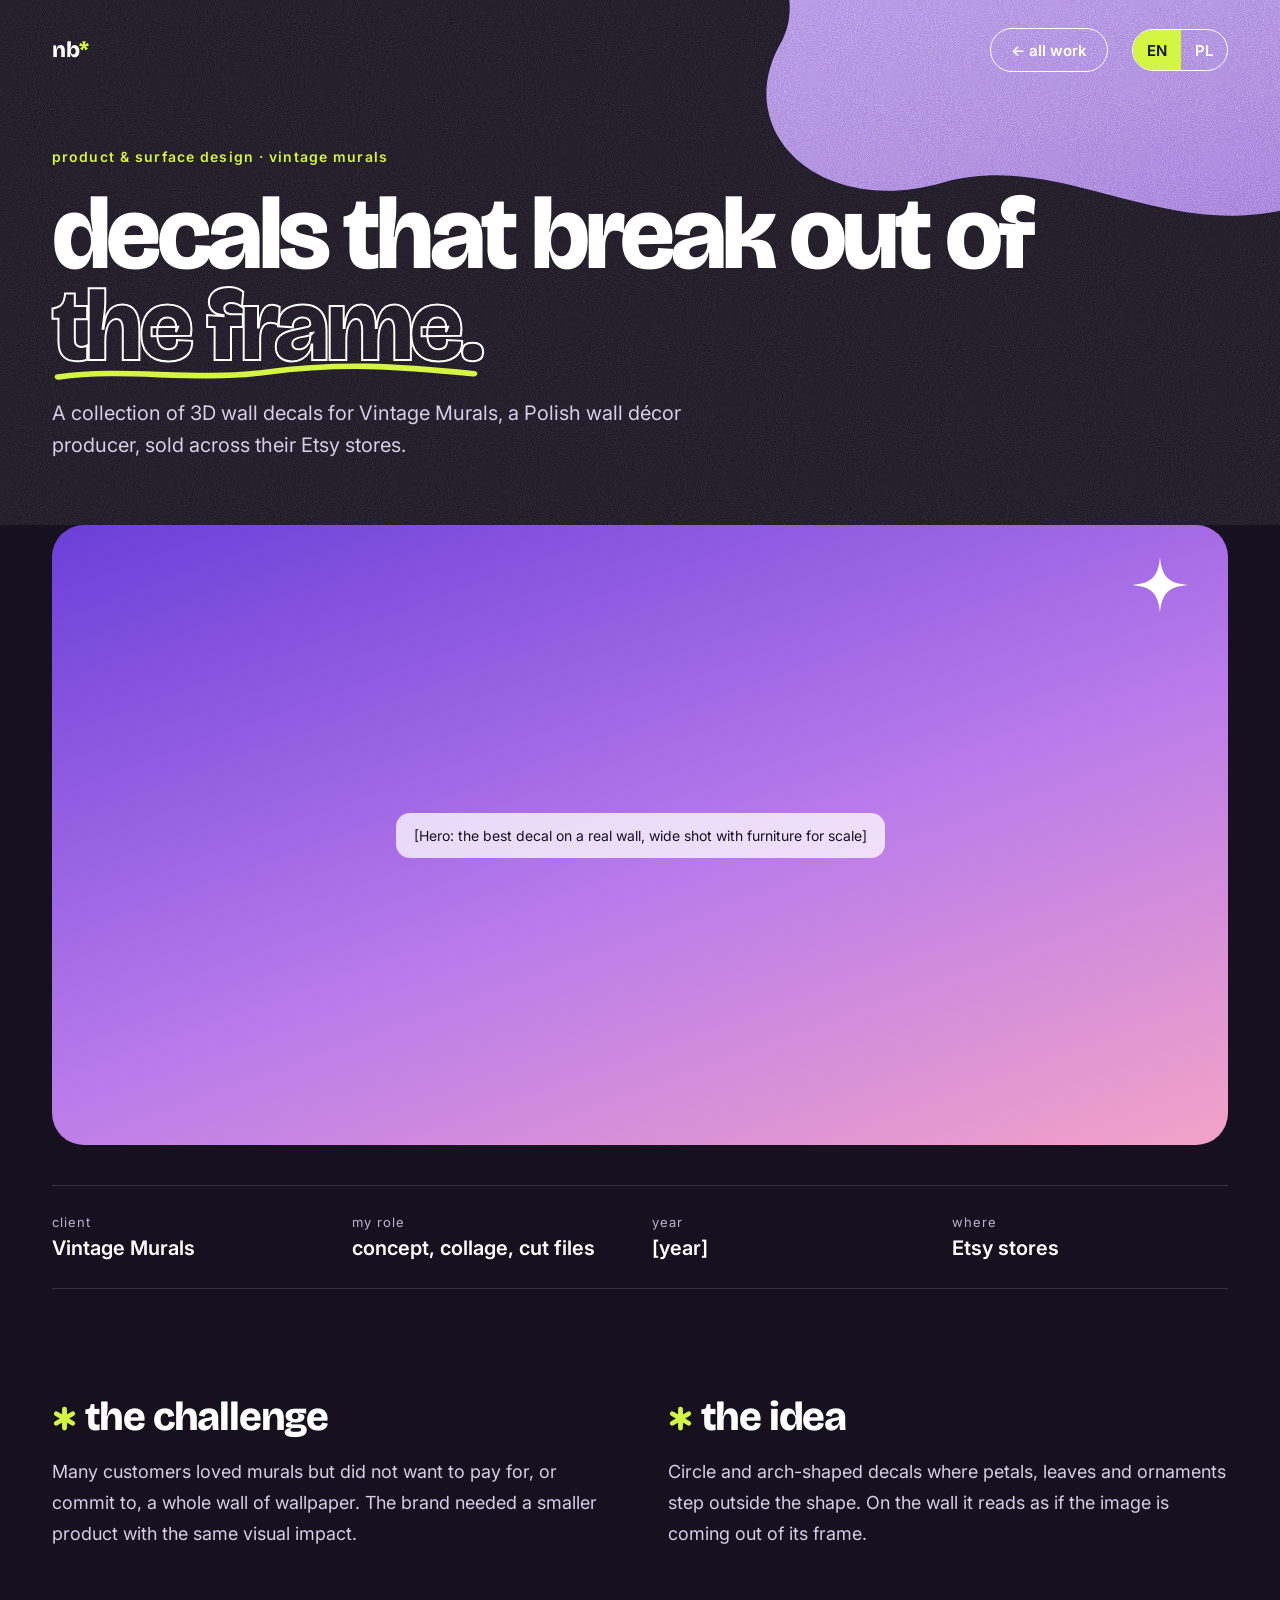
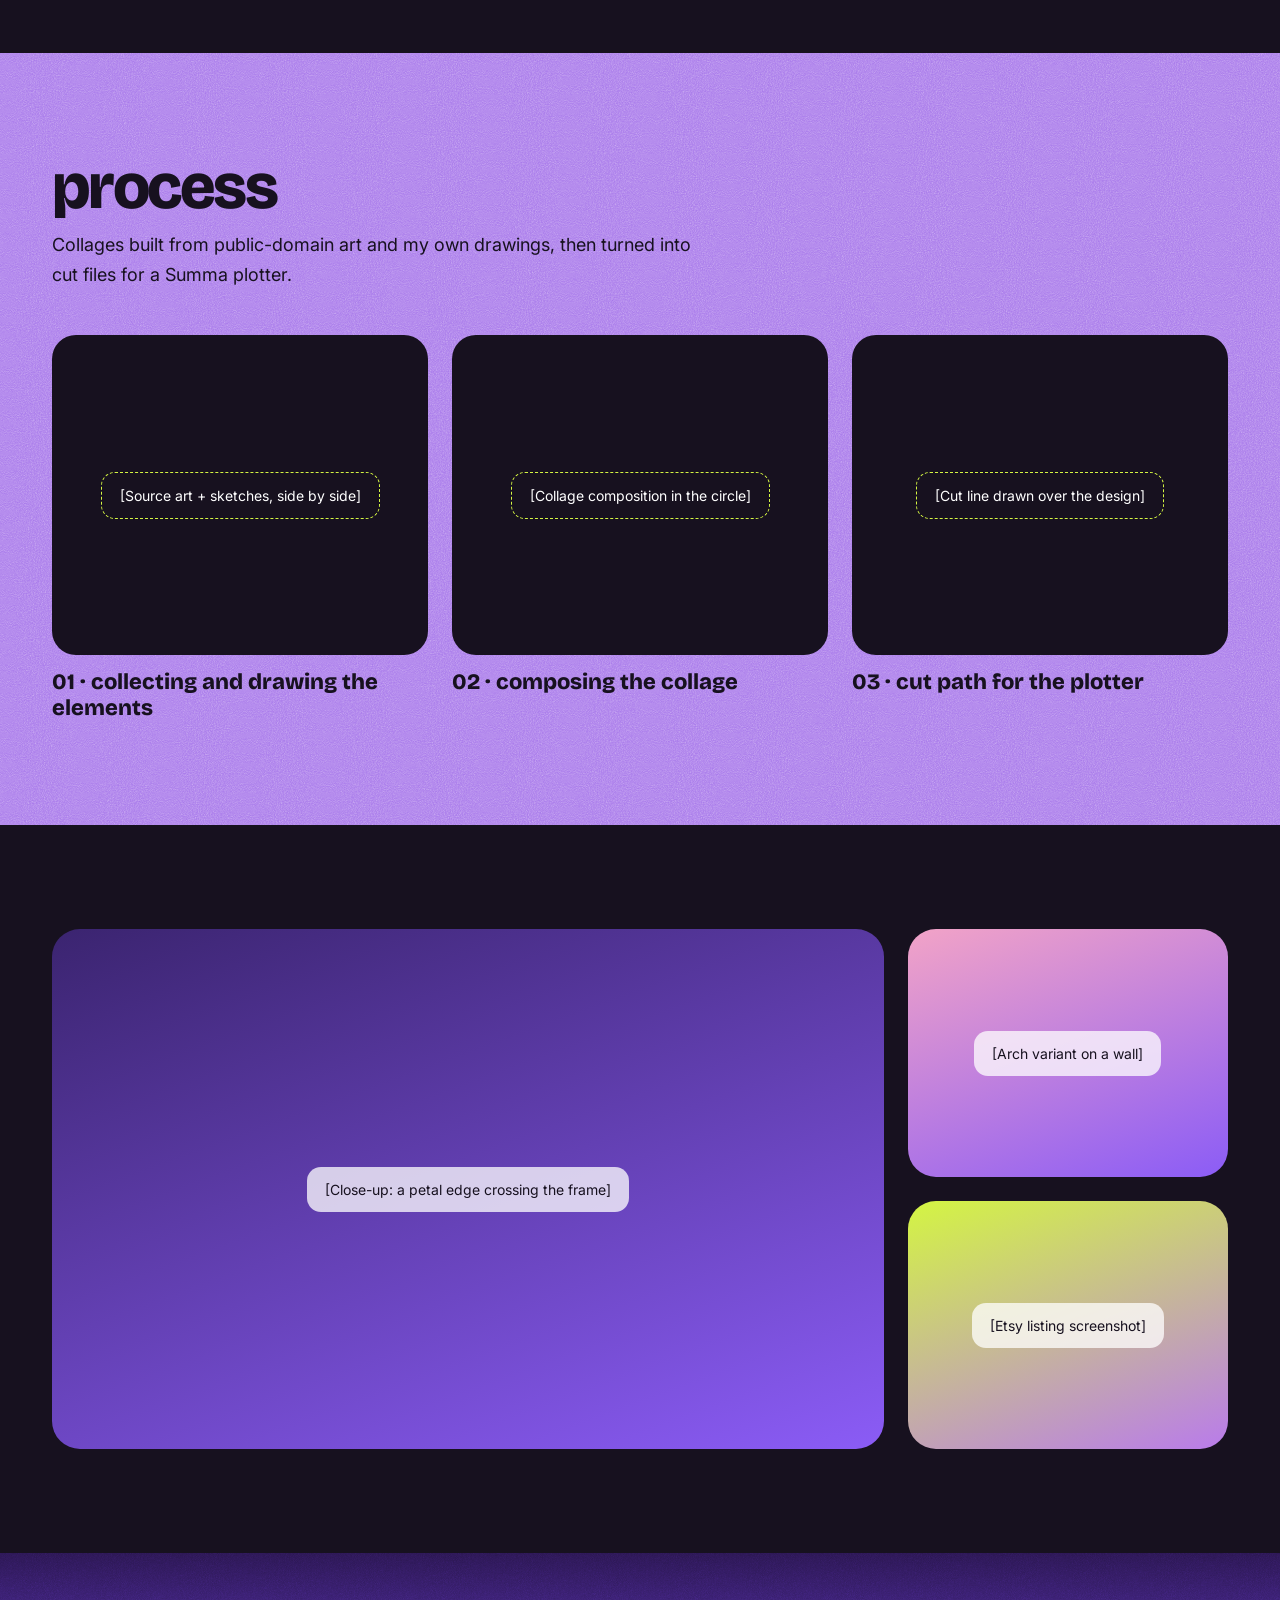
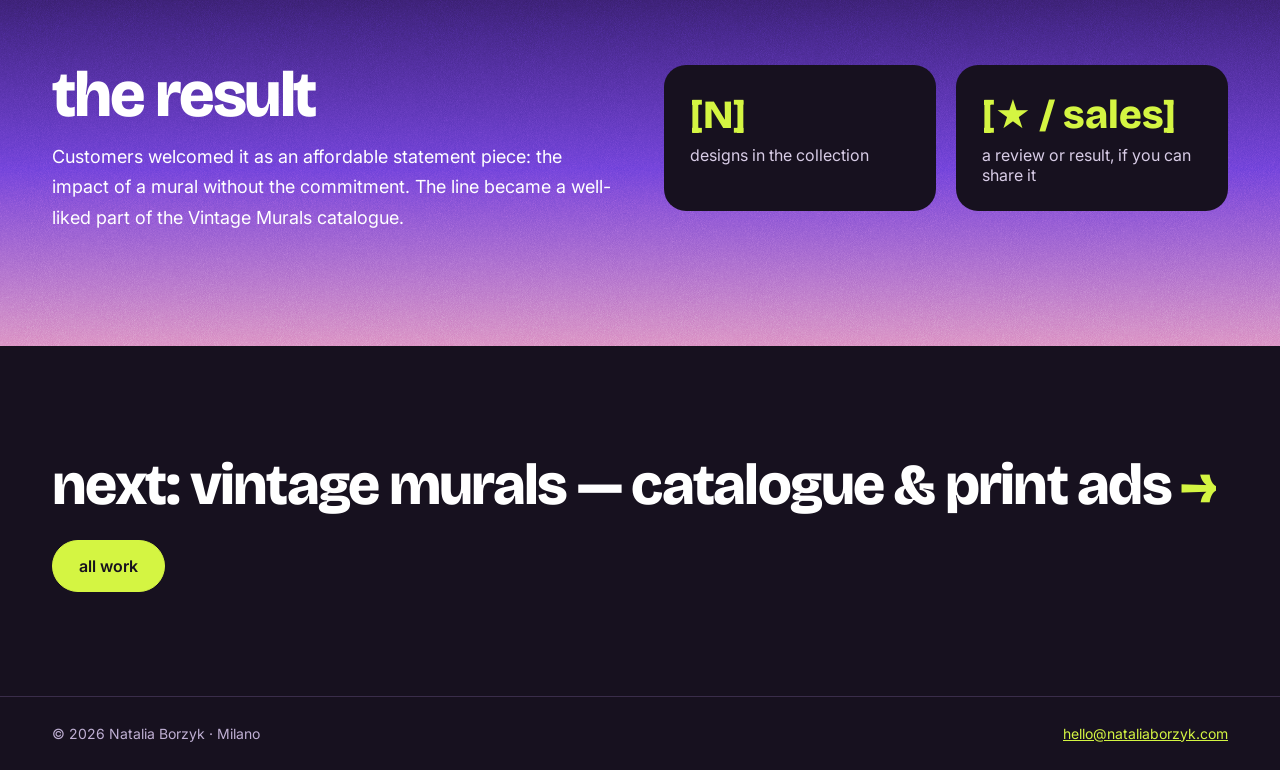
==== case-study.html @ a4d5782a "Add files via upload" ====
<!doctype html>
<html lang="en">
<head>
<meta charset="utf-8">
<meta name="viewport" content="width=device-width, initial-scale=1">
<title>Vintage Murals 3D wall decals — Natalia Borzyk</title>
<meta name="description" content="Case study: 3D wall decals for Vintage Murals, with elements breaking out of the frame, cut on a Summa plotter.">
<link rel="preconnect" href="https://fonts.googleapis.com">
<link rel="preconnect" href="https://fonts.gstatic.com" crossorigin>
<link href="https://fonts.googleapis.com/css2?family=Bricolage+Grotesque:opsz,wght@12..96,400;12..96,600;12..96,800&family=Inter:wght@400;500;600&display=swap" rel="stylesheet">
<link rel="stylesheet" href="style.css">
</head>
<body>

<svg width="0" height="0" style="position:absolute" aria-hidden="true">
  <defs>
    <filter id="grain"><feTurbulence type="fractalNoise" baseFrequency="0.9" numOctaves="2" stitchTiles="stitch"/><feColorMatrix type="saturate" values="0"/></filter>
    <path id="sparkle" d="M50 0 C 53 35, 65 47, 100 50 C 65 53, 53 65, 50 100 C 47 65, 35 53, 0 50 C 35 47, 47 35, 50 0 Z"/>
  </defs>
</svg>

<section class="hero">
  <svg class="bg-svg hero-bg" aria-hidden="true" viewBox="0 0 1440 900" preserveAspectRatio="xMidYMid slice">
    <defs>
      <clipPath id="blob2"><path d="M900 -40 C 1100 30, 1240 -10, 1480 40 L 1480 380 C 1320 440, 1200 320, 1060 360 C 920 400, 820 300, 880 200 C 920 120, 800 40, 900 -40 Z"/></clipPath>
      <linearGradient id="blobShade2" x1="0" y1="0" x2="0.4" y2="1"><stop offset="0" stop-color="#FFFFFF" stop-opacity="0.18"/><stop offset="1" stop-color="#3B1E8C" stop-opacity="0.3"/></linearGradient>
    </defs>
    <path d="M900 -40 C 1100 30, 1240 -10, 1480 40 L 1480 380 C 1320 440, 1200 320, 1060 360 C 920 400, 820 300, 880 200 C 920 120, 800 40, 900 -40 Z" fill="#A97BEB"/>
    <rect width="1440" height="900" fill="url(#blobShade2)" clip-path="url(#blob2)"/>
    <rect width="1440" height="900" filter="url(#grain)" clip-path="url(#blob2)" opacity="0.7" class="grain-overlay"/>
    <rect class="grain-all" width="1440" height="900" filter="url(#grain)" opacity="0.18"/>
  </svg>

  <header class="wrap header">
    <a class="logo" href="index.html">nb<span>*</span></a>
    <div class="nav">
      <a class="btn" href="index.html#work" style="min-height:44px;padding:0 20px" data-t="back">← all work</a>
      <div class="lang" role="group" aria-label="Language">
        <button type="button" data-set-lang="en" aria-pressed="true">EN</button>
        <button type="button" data-set-lang="pl" aria-pressed="false">PL</button>
      </div>
    </div>
  </header>

  <div class="wrap cs-hero-inner">
    <p class="tag" style="font-size:14px" data-t="tag">Product &amp; surface design · Vintage Murals</p>
    <h1 class="cs-title"><span data-t="titleA">Decals that break out of</span> <span class="u outline"><span data-t="titleB">the frame.</span><svg aria-hidden="true" viewBox="0 0 400 30" preserveAspectRatio="none" style="bottom:-12px;height:24px"><path d="M6 20 C 70 8, 130 26, 200 14 S 320 6, 394 16" fill="none" stroke="#D4F542" stroke-width="7" stroke-linecap="round"/></svg></span></h1>
    <p class="cs-lead" data-t="lead">A collection of 3D wall decals for Vintage Murals, a Polish wall décor producer, sold across their Etsy stores.</p>
  </div>
</section>

<section class="wrap">
  <div class="slot g0 cs-main rel">
    <svg class="spark" aria-hidden="true" viewBox="0 0 100 100" style="top:32px;right:40px;width:56px;height:56px;z-index:1"><use href="#sparkle" fill="#FFFFFF"/></svg>
    <p class="slot-label" data-t="heroImg">[Hero: the best decal on a real wall, wide shot with furniture for scale]</p>
    <img src="images/decals-hero.jpg" alt="Vintage Murals decal on a living room wall">
  </div>
  <dl class="meta">
    <div><dt data-t="m1k">Client</dt><dd>Vintage Murals</dd></div>
    <div><dt data-t="m2k">My role</dt><dd data-t="m2v">concept, collage, cut files</dd></div>
    <div><dt data-t="m3k">Year</dt><dd data-t="m3v">[year]</dd></div>
    <div><dt data-t="m4k">Where</dt><dd data-t="m4v">Etsy stores</dd></div>
  </dl>
</section>

<section class="wrap two-col">
  <div>
    <h2 class="h3"><span class="ast" aria-hidden="true"></span> <em style="font-style:normal" data-t="chTitle">The challenge</em></h2>
    <p class="body-lg" style="color:var(--muted)" data-t="ch">Many customers loved murals but did not want to pay for, or commit to, a whole wall of wallpaper. The brand needed a smaller product with the same visual impact.</p>
  </div>
  <div>
    <h2 class="h3"><span class="ast" aria-hidden="true"></span> <em style="font-style:normal" data-t="ideaTitle">The idea</em></h2>
    <p class="body-lg" style="color:var(--muted)" data-t="idea">Circle and arch-shaped decals where petals, leaves and ornaments step outside the shape. On the wall it reads as if the image is coming out of its frame.</p>
  </div>
</section>

<section class="band">
  <svg class="bg-svg" aria-hidden="true" viewBox="0 0 1440 800" preserveAspectRatio="none"><rect width="1440" height="800" filter="url(#grain)" opacity="0.6" class="grain-overlay"/></svg>
  <div class="wrap band-inner skills">
    <h2 class="h2" style="margin-bottom:12px" data-t="procTitle">Process</h2>
    <p class="body-lg" style="margin-bottom:44px;max-width:640px" data-t="proc">Collages built from public-domain art and my own drawings, then turned into cut files for a Summa plotter.</p>
    <div class="steps">
      <figure>
        <div class="slot"><p class="slot-label" data-t="st1i">[Source art + sketches, side by side]</p><img src="images/decals-step-1.jpg" alt="Source artwork and sketches"></div>
        <figcaption>01 · <span data-t="st1">Collecting and drawing the elements</span></figcaption>
      </figure>
      <figure>
        <div class="slot"><p class="slot-label" data-t="st2i">[Collage composition in the circle]</p><img src="images/decals-step-2.jpg" alt="Collage composition inside a circle"></div>
        <figcaption>02 · <span data-t="st2">Composing the collage</span></figcaption>
      </figure>
      <figure>
        <div class="slot"><p class="slot-label" data-t="st3i">[Cut line drawn over the design]</p><img src="images/decals-step-3.jpg" alt="Plotter cut path over the design"></div>
        <figcaption>03 · <span data-t="st3">Cut path for the plotter</span></figcaption>
      </figure>
    </div>
  </div>
</section>

<section class="wrap gallery">
  <div class="slot g2 big"><p class="slot-label" data-t="g1">[Close-up: a petal edge crossing the frame]</p><img src="images/decals-closeup.jpg" alt="Close-up of a petal crossing the frame edge"></div>
  <div class="side">
    <div class="slot g4"><p class="slot-label" data-t="g2">[Arch variant on a wall]</p><img src="images/decals-arch.jpg" alt="Arch-shaped decal on a wall"></div>
    <div class="slot g3"><p class="slot-label" data-t="g3">[Etsy listing screenshot]</p><img src="images/decals-etsy.jpg" alt="Etsy listing of the decal"></div>
  </div>
</section>

<section class="about">
  <svg class="bg-svg" aria-hidden="true" viewBox="0 0 1440 700" preserveAspectRatio="none"><rect width="1440" height="700" filter="url(#grain)" opacity="0.45" class="grain-overlay"/></svg>
  <div class="wrap about-inner" style="align-items:flex-start;padding-top:112px;padding-bottom:112px;gap:48px">
    <div style="flex:1 1 380px;min-width:0">
      <h2 class="h2" style="margin-bottom:16px;font-size:clamp(40px,5vw,72px)" data-t="resTitle">The result</h2>
      <p class="body-lg" data-t="res">Customers welcomed it as an affordable statement piece: the impact of a mural without the commitment. The line became a well-liked part of the Vintage Murals catalogue.</p>
    </div>
    <div class="stats">
      <div class="stat"><p class="big-n">[N]</p><p class="small" data-t="st1s">designs in the collection</p></div>
      <div class="stat"><p class="big-n" data-t="st2n">[★ / sales]</p><p class="small" data-t="st2s">a review or result, if you can share it</p></div>
    </div>
  </div>
</section>

<section class="wrap next">
  <a class="next-link" href="catalogue.html"><span data-t="next" style="color:#fff">next: vintage murals — catalogue &amp; print ads</span> <span>→</span></a>
  <a class="btn btn--lime" href="index.html#work" data-t="all">all work</a>
</section>

<footer class="footer">
  <div class="wrap">
    <p>© 2026 Natalia Borzyk · Milano</p>
    <p><a href="mailto:hello@nataliaborzyk.com">hello@nataliaborzyk.com</a></p>
  </div>
</footer>

<script>
window.PL = {
  back: '← wszystkie projekty',
  tag: 'Produkt i wzory · Vintage Murals',
  titleA: 'Naklejki, które wychodzą', titleB: 'poza ramę.',
  lead: 'Kolekcja naklejek ściennych 3D dla Vintage Murals, polskiego producenta dekoracji ściennych, sprzedawana w ich sklepach na Etsy.',
  heroImg: '[Główne zdjęcie: najlepsza naklejka na prawdziwej ścianie, szeroki kadr z meblami dla skali]',
  m1k: 'Klient', m2k: 'Moja rola', m2v: 'koncepcja, kolaż, pliki do wycinania',
  m3k: 'Rok', m3v: '[rok]', m4k: 'Gdzie', m4v: 'Sklepy Etsy',
  chTitle: 'Wyzwanie',
  ch: 'Wielu klientów kochało fototapety, ale nie chciało płacić za całą ścianę ani się na nią decydować. Marka potrzebowała mniejszego produktu o tej samej sile wizualnej.',
  ideaTitle: 'Pomysł',
  idea: 'Naklejki w kształcie koła i łuku, z których płatki, liście i ornamenty wychodzą poza kształt. Na ścianie wygląda to, jakby obraz wychodził z ramy.',
  procTitle: 'Proces',
  proc: 'Kolaże z grafik z domeny publicznej i moich rysunków, zamienione w pliki do wycinania na ploterze Summa.',
  st1i: '[Materiały źródłowe + szkice obok siebie]', st1: 'Zbieranie i rysowanie elementów',
  st2i: '[Kompozycja kolażu w kole]', st2: 'Komponowanie kolażu',
  st3i: '[Linia cięcia na projekcie]', st3: 'Ścieżka cięcia dla plotera',
  g1: '[Zbliżenie: płatek przechodzący przez ramę]',
  g2: '[Wariant w kształcie łuku na ścianie]',
  g3: '[Zrzut ekranu oferty na Etsy]',
  resTitle: 'Efekt',
  res: 'Klienci przyjęli kolekcję jako przystępną cenowo ozdobę z charakterem: efekt fototapety bez zobowiązań. Linia stała się lubianą częścią katalogu Vintage Murals.',
  st1s: 'wzorów w kolekcji', st2n: '[★ / sprzedaż]', st2s: 'opinia lub wynik, jeśli możesz go podać',
  next: 'dalej: vintage murals — katalog i reklamy',
  all: 'wszystkie projekty'
};
</script>
<script src="lang.js"></script>
</body>
</html>
---- style.css ----
/* Natalia Borzyk — portfolio styles */
:root{
  --ink:#17111F;
  --card:#231A2E;
  --line:#3A2D4A;
  --violet:#A97BEB;
  --lime:#D4F542;
  --muted:#D8CCE6;
  --soft:#BFAFD3;
  --display:'Bricolage Grotesque', system-ui, sans-serif;
  --body:Inter, system-ui, sans-serif;
}
*{box-sizing:border-box}
html{scroll-behavior:smooth}
body{margin:0;background:var(--ink);color:#fff;font-family:var(--body);overflow-x:hidden}
img{display:block;max-width:100%}
a{color:var(--lime)}
a:hover{color:#fff}
h1,h2,h3,dt,figcaption,.lc,.nav a,.logo{text-transform:lowercase}
.keep-case{text-transform:none !important}
.wrap{max-width:1240px;margin:0 auto;padding-left:32px;padding-right:32px}
.rel{position:relative}
.bg-svg{position:absolute;inset:0;width:100%;height:100%;pointer-events:none}
.grain-overlay{mix-blend-mode:overlay}

/* header */
.header{position:relative;display:flex;flex-wrap:wrap;gap:16px;align-items:center;justify-content:space-between;padding-top:28px;padding-bottom:28px;z-index:2}
.logo{font-family:var(--display);font-weight:800;font-size:22px;color:#fff;text-decoration:none;letter-spacing:-.02em}
.logo span{color:var(--lime)}
.nav{display:flex;flex-wrap:wrap;gap:24px;align-items:center;font-size:15px;font-weight:500}
.nav a{color:#fff;text-decoration:none}
.nav a:hover{color:var(--lime)}
.lang{display:flex;border:1.5px solid #fff;border-radius:999px;overflow:hidden}
.lang button{min-height:40px;min-width:44px;padding:0 14px;border:0;font:inherit;font-weight:600;cursor:pointer;background:transparent;color:#fff}
.lang button[aria-pressed="true"]{background:var(--lime);color:var(--ink)}

/* buttons */
.btns{display:flex;flex-wrap:wrap;gap:12px}
.btn{display:inline-flex;align-items:center;min-height:52px;padding:0 26px;border-radius:999px;border:1.5px solid #fff;color:#fff;font-weight:600;text-decoration:none;text-transform:lowercase;transition:background .2s,color .2s}
.btn:hover{background:#fff;color:var(--ink)}
.btn--lime{background:var(--lime);border-color:var(--lime);color:var(--ink)}
.btn--lime:hover{background:#fff;border-color:#fff}

/* hero */
.hero{position:relative;overflow:hidden}
.hero-inner{position:relative;padding-top:56px;padding-bottom:120px;display:flex;flex-wrap:wrap;gap:48px;align-items:center}
.hero-text{flex:999 1 560px;min-width:0;display:flex;flex-direction:column;gap:28px}
.status{margin:0;display:inline-flex;align-self:flex-start;align-items:center;gap:10px;padding:8px 16px;border-radius:999px;background:rgba(255,255,255,.08);border:1px solid rgba(255,255,255,.3);font-size:14px;font-weight:500}
.status i{width:9px;height:9px;border-radius:50%;background:var(--lime);display:inline-block}
.name{margin:0;font-family:var(--display);font-weight:800;font-size:clamp(64px,11vw,168px);line-height:.86;letter-spacing:-.05em}
.outline{color:transparent;-webkit-text-stroke:2px #fff}
.u{position:relative;display:inline-block}
.u svg{position:absolute;left:0;width:100%;height:26px;bottom:-14px;overflow:visible}
.role{margin:0;font-family:var(--display);font-weight:600;font-size:clamp(22px,2.4vw,30px);line-height:1.25}
.role em{font-style:normal;color:var(--lime)}
.intro{margin:0;font-size:18px;line-height:1.65;color:var(--muted);max-width:560px}
.hero-art{flex:1 1 340px;min-width:0;display:flex;justify-content:center;position:relative}
.spark{position:absolute}
.vertical{position:absolute;left:10px;bottom:140px;margin:0;writing-mode:vertical-rl;transform:rotate(180deg);font-size:13px;font-weight:600;letter-spacing:.25em;color:var(--soft)}

/* image slots: show label until the image file exists */
.slot{position:relative;display:flex;align-items:center;justify-content:center;padding:24px;overflow:hidden}
.slot img{position:absolute;inset:0;width:100%;height:100%;object-fit:cover}
.slot-label{margin:0;font-size:14px;color:var(--ink);background:rgba(255,255,255,.75);text-align:center;border-radius:14px;padding:14px 18px}
.slot.has-img .slot-label{display:none}
.slot--circle{width:100%;max-width:400px;aspect-ratio:1/1;border-radius:50%;background:#2A1F38;border:2px dashed var(--lime);overflow:visible}
.slot--circle .slot-label{background:none;color:#fff}
.slot--circle img{inset:-8%;width:116%;height:116%;object-fit:contain}
.slot--circle.has-img{border:0;background:none}
.g1{background:linear-gradient(160deg,#B97BEB 0%,#F2A3C7 100%)}
.g2{background:linear-gradient(160deg,#3B2470 0%,#8B5CF6 100%)}
.g3{background:linear-gradient(160deg,#D4F542 0%,#B97BEB 100%)}
.g4{background:linear-gradient(160deg,#F2A3C7 0%,#8B5CF6 100%)}
.g5{background:linear-gradient(160deg,#6B3FD8 0%,#D98BC0 100%)}
.g0{background:linear-gradient(160deg,#6B3FD8 0%,#B97BEB 55%,#F2A3C7 100%)}

/* violet bands */
.band{position:relative;overflow:hidden;background:var(--violet);color:var(--ink)}
.band-inner{position:relative}
.keywords{padding-top:40px;padding-bottom:40px;display:flex;flex-wrap:wrap;gap:10px 28px;align-items:center;justify-content:center;margin:0 auto;list-style:none}
.keywords li{display:inline-flex;align-items:center;gap:28px;font-family:var(--display);font-weight:800;font-size:clamp(26px,3vw,40px);letter-spacing:-.02em;white-space:nowrap;text-transform:lowercase}
.ast,.keywords li::after{content:"";display:inline-block;width:.62em;height:.62em;background:currentColor;-webkit-mask:url("data:image/svg+xml,%3Csvg xmlns='http://www.w3.org/2000/svg' viewBox='0 0 24 24'%3E%3Cg stroke='black' stroke-width='4.6' stroke-linecap='round'%3E%3Cpath d='M12 3v18M4.2 7.5l15.6 9M4.2 16.5l15.6-9'/%3E%3C/g%3E%3C/svg%3E") center/contain no-repeat;mask:url("data:image/svg+xml,%3Csvg xmlns='http://www.w3.org/2000/svg' viewBox='0 0 24 24'%3E%3Cg stroke='black' stroke-width='4.6' stroke-linecap='round'%3E%3Cpath d='M12 3v18M4.2 7.5l15.6 9M4.2 16.5l15.6-9'/%3E%3C/g%3E%3C/svg%3E") center/contain no-repeat;vertical-align:-.02em}
.keywords li::after{opacity:.55}
.keywords li:last-child::after{display:none}

/* work */
.section-head{display:flex;flex-wrap:wrap;gap:16px;align-items:flex-end;justify-content:space-between;margin-bottom:52px}
.h2{margin:0;font-family:var(--display);font-weight:800;font-size:clamp(44px,6vw,84px);letter-spacing:-.04em;line-height:.95}
.sub{margin:0;color:var(--muted);font-size:16px;max-width:400px}
.work{padding-top:120px;padding-bottom:104px}
.grid{display:flex;flex-wrap:wrap;gap:28px}
.card{flex:1 1 340px;display:flex;flex-direction:column;border-radius:28px;overflow:hidden;background:var(--card);border:1px solid var(--line);color:#fff;text-decoration:none;transition:transform .25s ease}
a.card:hover{transform:translateY(-6px);color:#fff}
.card .slot{height:300px}
.card-body{padding:28px;display:flex;flex-direction:column;gap:10px}
.tag{margin:0;font-size:13px;font-weight:600;letter-spacing:.08em;color:var(--lime);text-transform:lowercase}
.card h3{margin:0;font-family:var(--display);font-weight:800;font-size:26px;letter-spacing:-.02em}
.card p{margin:0}
.desc{font-size:16px;line-height:1.55;color:var(--muted)}
.myrole{font-size:14px}
.card--feature{flex:1 1 100%;flex-direction:row;flex-wrap:wrap}
.card--feature .slot{flex:999 1 520px;height:auto;min-height:440px}
.card--feature .card-body{flex:1 1 340px;padding:40px;justify-content:center;gap:14px}
.card--feature h3{font-size:36px;line-height:1.05}
.card--feature .desc{font-size:17px;line-height:1.6}
.more{font-weight:600;color:var(--lime);margin-top:6px !important}

/* skills */
.skills{padding-top:104px;padding-bottom:104px}
.skills .h2{margin-bottom:44px;font-size:clamp(40px,5vw,72px)}
.skill-grid{display:flex;flex-wrap:wrap;gap:20px}
.skill{flex:1 1 240px;padding:28px;border-radius:24px;background:var(--ink);color:#fff}
.skill h3{margin:0 0 14px;font-size:14px;font-weight:600;letter-spacing:.08em;color:var(--lime)}
.skill p{margin:0;font-size:16px;line-height:1.8;white-space:pre-line}

/* about */
.about{position:relative;overflow:hidden;background:linear-gradient(180deg,#2A1650 0%,#6B3FD8 55%,#D98BC0 100%)}
.about-inner{position:relative;padding-top:120px;padding-bottom:120px;display:flex;flex-wrap:wrap;gap:56px;align-items:center}
.about-photo{flex:1 1 300px;min-width:0;max-width:380px;aspect-ratio:4/5;border-radius:200px 200px 28px 28px;background:rgba(255,255,255,.18);border:2px solid #fff}
.about-photo .slot-label{background:none;color:#fff}
.about-text{flex:999 1 460px;min-width:0;display:flex;flex-direction:column;gap:20px}
.label{margin:0;font-size:13px;font-weight:600;letter-spacing:.1em;color:var(--lime);text-transform:lowercase}
.lead{margin:0;font-family:var(--display);font-weight:800;font-size:clamp(28px,3.2vw,44px);line-height:1.12;letter-spacing:-.02em}
.body-lg{margin:0;font-size:18px;line-height:1.7}

/* contact */
.contact{position:relative;padding-top:128px;padding-bottom:96px;display:flex;flex-direction:column;gap:32px}
.contact h2{margin:0;font-family:var(--display);font-weight:800;font-size:clamp(64px,12vw,180px);letter-spacing:-.05em;line-height:.85}
.contact .btn{min-height:56px;padding:0 28px}
.footer{border-top:1px solid var(--line)}
.footer .wrap{padding-top:28px;padding-bottom:28px;display:flex;flex-wrap:wrap;gap:12px;justify-content:space-between;font-size:14px;color:var(--soft)}
.footer p{margin:0}

/* case study */
.cs-hero-inner{position:relative;padding-top:48px;padding-bottom:64px;display:flex;flex-direction:column;gap:24px}
.cs-title{margin:0;font-family:var(--display);font-weight:800;font-size:clamp(52px,8vw,120px);line-height:.9;letter-spacing:-.045em;max-width:1050px}
.cs-lead{margin:0;font-size:20px;line-height:1.6;color:var(--muted);max-width:720px}
.cs-main{height:620px;border-radius:32px}
.meta{margin:40px 0 0;display:flex;flex-wrap:wrap;gap:24px;padding:28px 0;border-top:1px solid var(--line);border-bottom:1px solid var(--line)}
.meta div{flex:1 1 200px}
.meta dt{font-size:13px;color:var(--soft);letter-spacing:.08em}
.meta dd{margin:6px 0 0;font-size:20px;font-weight:600}
.two-col{padding-top:104px;padding-bottom:104px;display:flex;flex-wrap:wrap;gap:56px}
.two-col > div{flex:1 1 320px;min-width:0}
.h3{margin:0 0 16px;font-family:var(--display);font-weight:800;font-size:40px;letter-spacing:-.03em}
.h3 span{color:var(--lime)}
.steps{display:flex;flex-wrap:wrap;gap:24px}
.steps figure{margin:0;flex:1 1 320px;display:flex;flex-direction:column;gap:14px}
.steps .slot{height:320px;border-radius:24px}
.band .steps .slot{background:var(--ink)}
.band .steps .slot-label{background:none;color:#fff;border:1.5px dashed var(--lime)}
.steps figcaption{font-family:var(--display);font-weight:800;font-size:22px}
.gallery{padding-top:104px;padding-bottom:104px;display:flex;flex-wrap:wrap;gap:24px}
.gallery .big{flex:999 1 560px;min-width:0;height:520px;border-radius:28px}
.gallery .side{flex:1 1 320px;min-width:0;display:flex;flex-direction:column;gap:24px}
.gallery .side .slot{flex:1 1 240px;border-radius:28px}
.stats{flex:1 1 380px;min-width:0;display:flex;flex-wrap:wrap;gap:20px}
.stat{flex:1 1 160px;padding:26px;border-radius:22px;background:var(--ink)}
.stat p{margin:0}
.stat .big-n{font-family:var(--display);font-weight:800;font-size:40px;color:var(--lime)}
.stat .small{margin-top:6px;color:var(--muted)}
.next{padding-top:104px;padding-bottom:104px;display:flex;flex-wrap:wrap;gap:20px;align-items:center;justify-content:space-between}
.next-link{font-family:var(--display);font-weight:800;font-size:clamp(32px,4.5vw,60px);letter-spacing:-.03em;color:#fff;text-decoration:none;text-transform:lowercase}
.next-link span{color:var(--lime)}

@media (max-width:640px){
  .wrap{padding-left:20px;padding-right:20px}
  .vertical{display:none}
  .nav{gap:16px}
  .cs-main{height:380px}
  .gallery .big{height:340px}
  /* keep the violet shape in the top-right corner so text stays readable */
  .hero-bg{inset:auto;top:0;right:-140px;left:auto;width:560px;height:350px}
  .blob-b,.grain-all{display:none}
}
@media (prefers-reduced-motion:reduce){
  html{scroll-behavior:auto}
  .card{transition:none}
}

/* etsy stores case study */
.stores{display:flex;flex-direction:column;gap:20px}
.store{color:#fff;display:flex;flex-wrap:wrap;gap:24px;align-items:stretch;background:var(--card);border:1px solid var(--line);border-radius:28px;padding:20px}
.store .logo-slot{flex:0 0 160px;height:160px;border-radius:20px;background:#FFFFFF;padding:16px}
.store .logo-slot img{object-fit:contain;padding:16px}
.store .logo-slot .slot-label{background:none;font-size:13px;padding:0}
.store-info{flex:1 1 300px;min-width:0;display:flex;flex-direction:column;gap:8px;justify-content:center}
.store-info h3{margin:0;font-family:var(--display);font-weight:800;font-size:30px;letter-spacing:-.02em}
.store-info p{margin:0;color:var(--muted);font-size:16px;line-height:1.55}
.store-info a{font-weight:600;text-decoration:none}
.store .prod{flex:1 1 260px;min-height:180px;border-radius:20px}
.stats--4 .stat{flex:1 1 200px}
.markets{margin:24px 0 0;font-size:16px}

/* short project pages */
.cs-title--sm{font-size:clamp(44px,6.5vw,96px)}
.sec-h{margin:0 0 32px;font-size:clamp(36px,4.5vw,60px)}
.row3,.row2{display:flex;flex-wrap:wrap;gap:24px}
.row3 .slot{flex:1 1 300px;height:340px;border-radius:24px}
.row2 .slot{flex:1 1 420px;height:460px;border-radius:28px}
.prod-row{display:flex;flex-wrap:wrap;gap:48px;align-items:center}
.prod-row > div{flex:1 1 380px;min-width:0}
.prod-row .slot{height:420px;border-radius:24px;background:var(--ink)}
.band .prod-row .slot-label{background:none;color:#fff;border:1.5px dashed var(--lime)}
@media (max-width:640px){.row2 .slot{height:320px}.prod-row .slot{height:300px}}
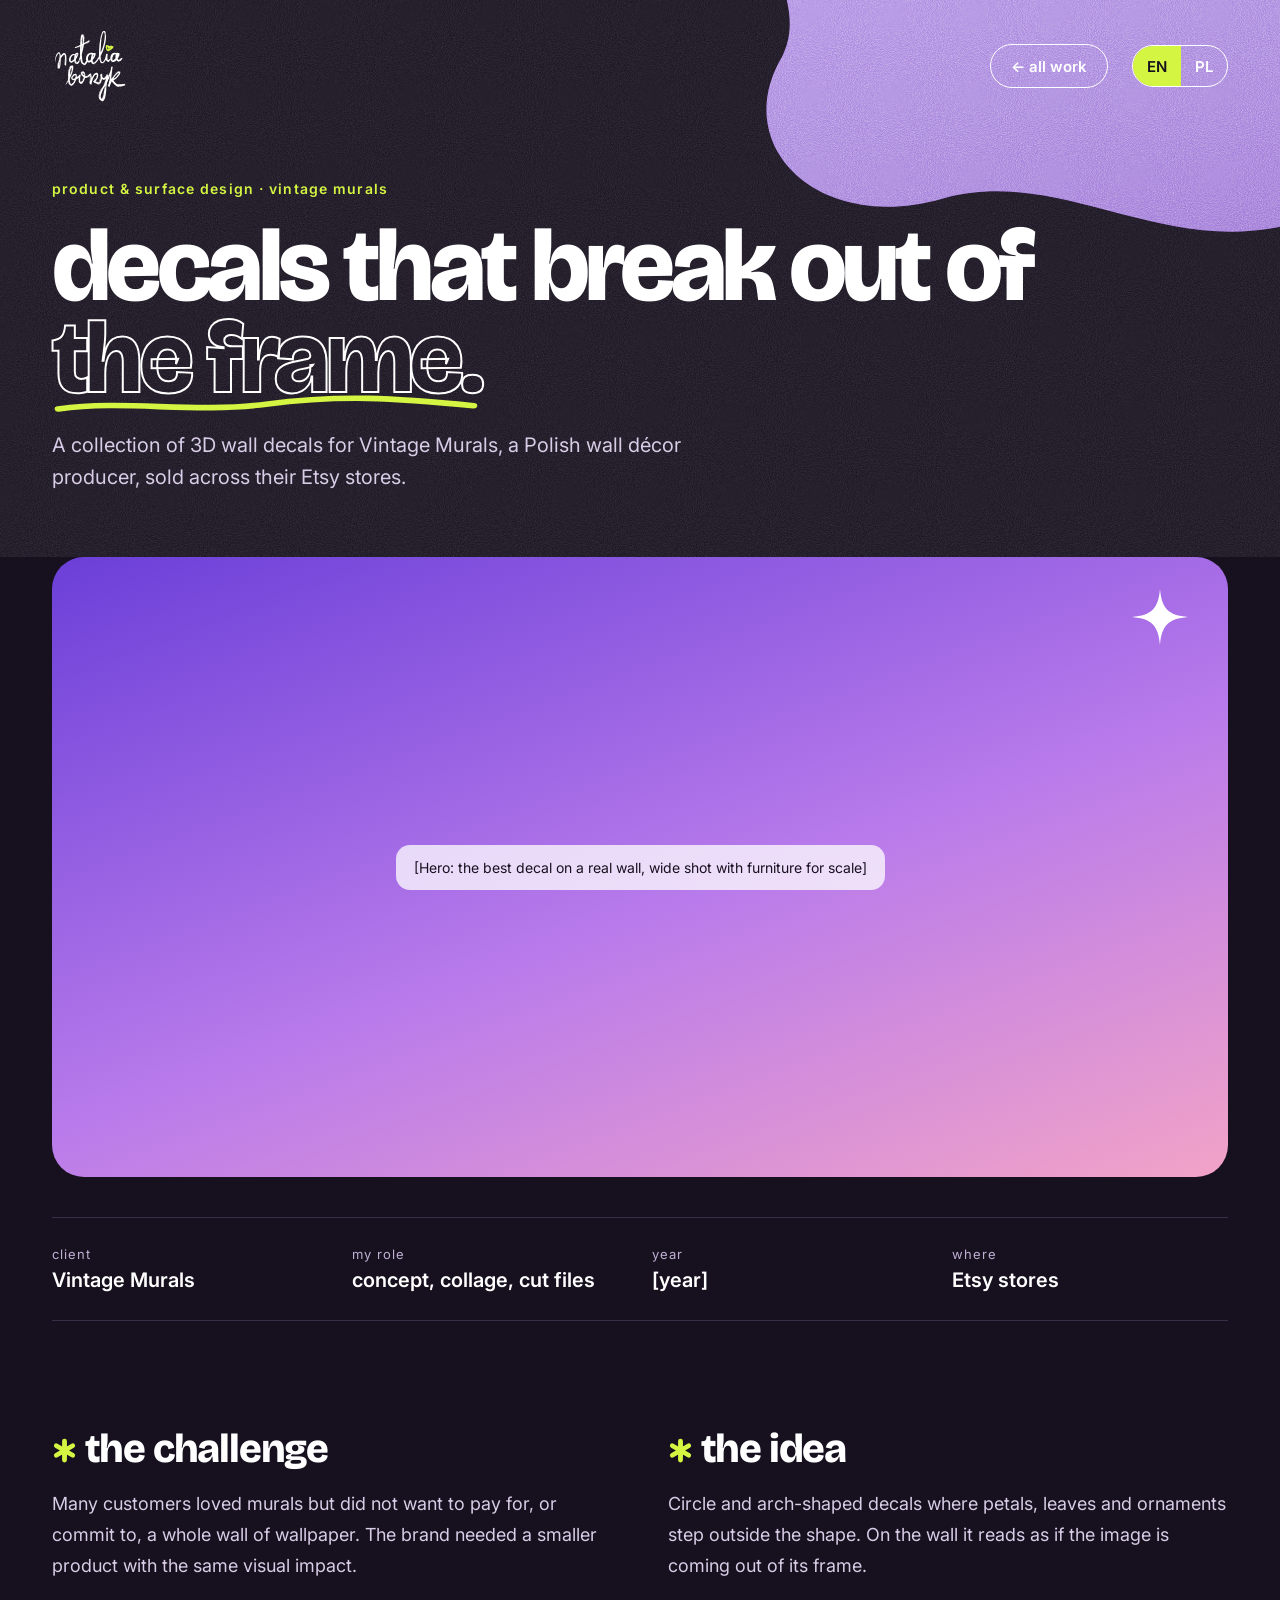
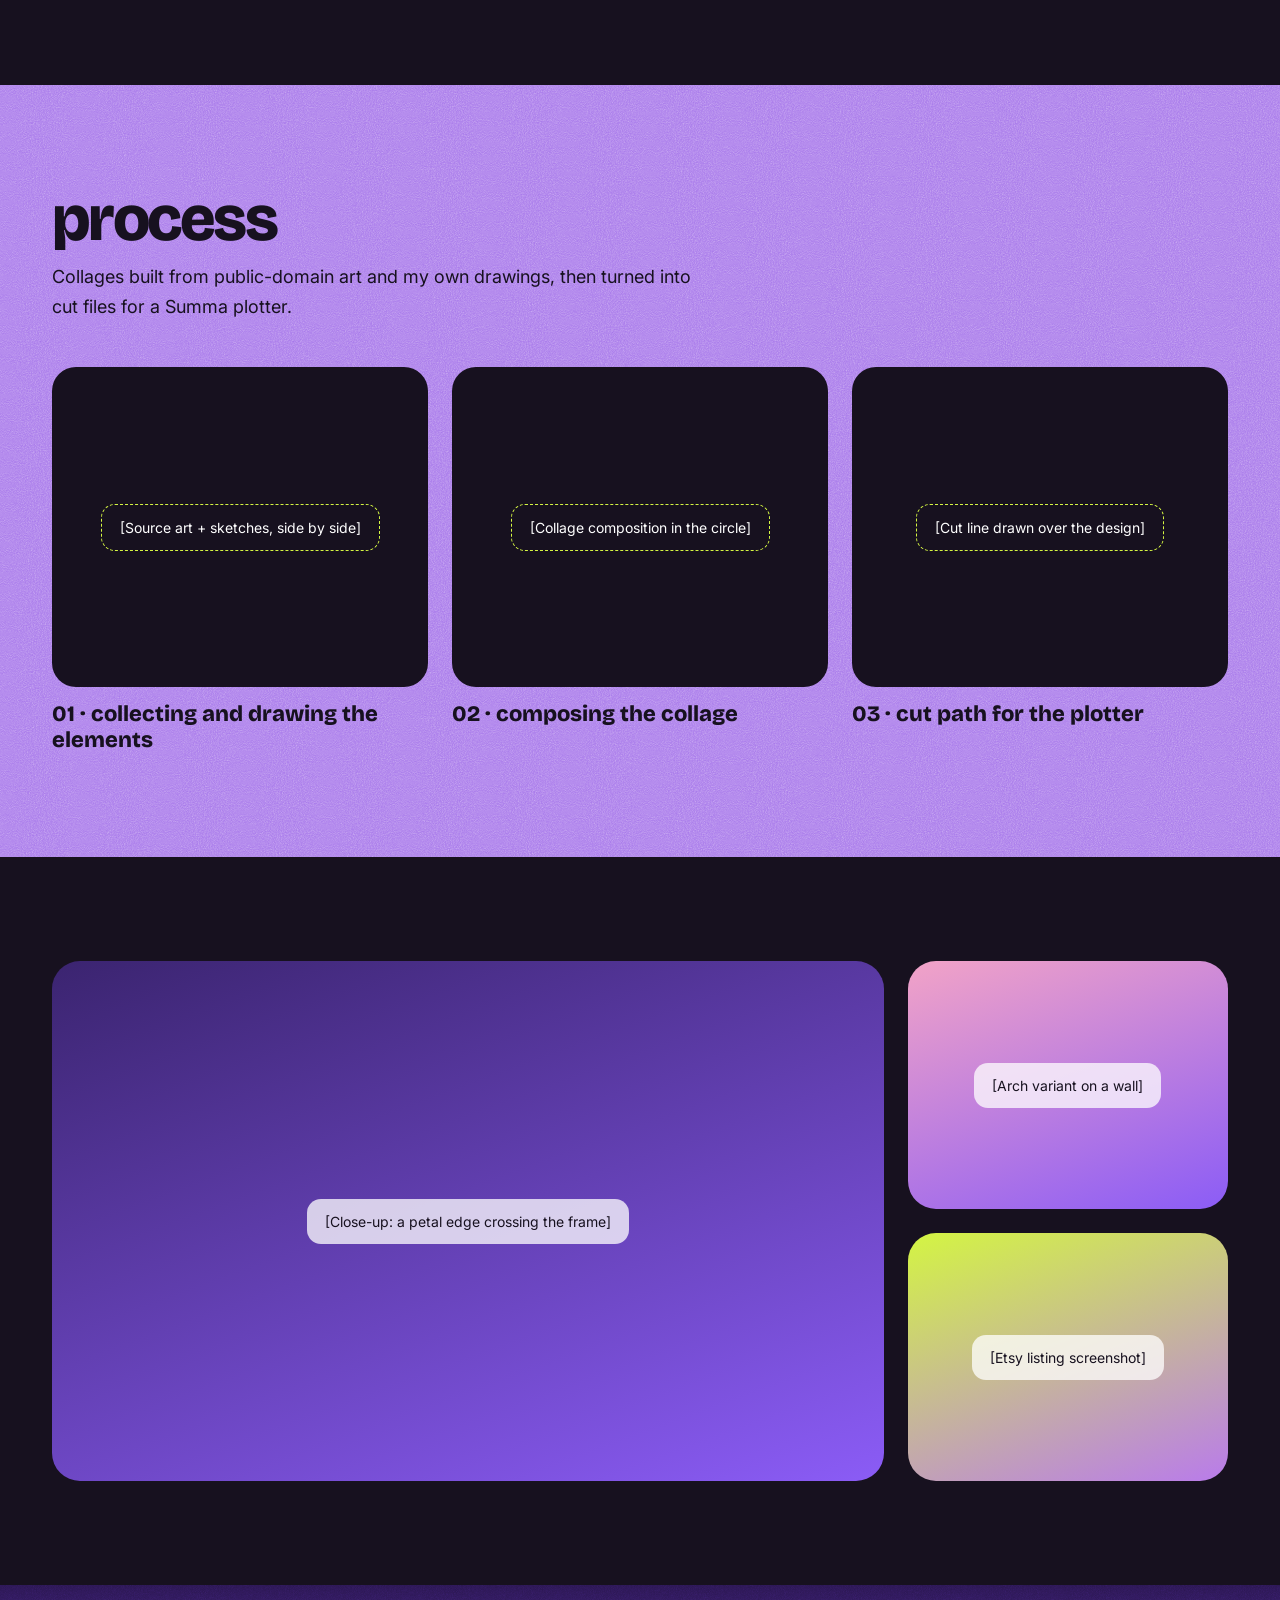
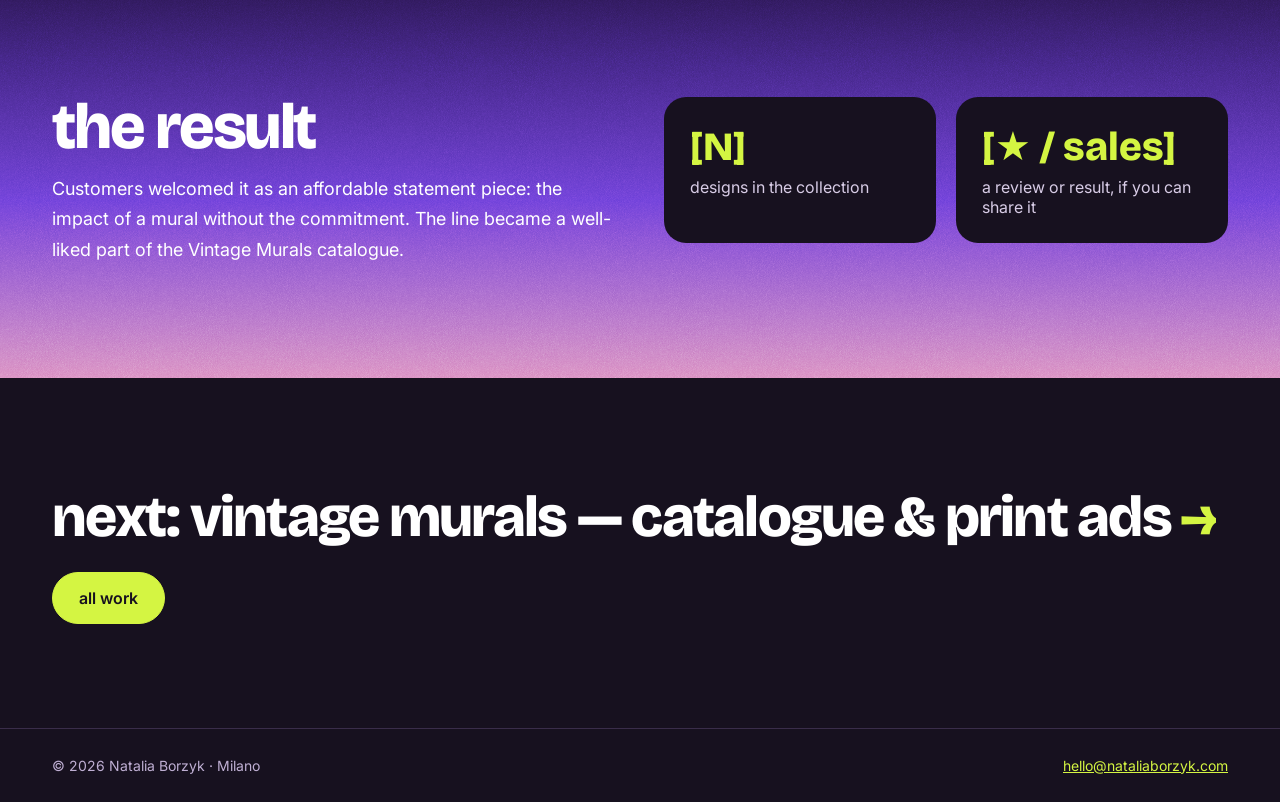
==== commit dcc4de89: "Add files via upload" ====
--- a/case-study.html
+++ b/case-study.html
@@ -32,7 +32,7 @@
   </svg>
 
   <header class="wrap header">
-    <a class="logo" href="index.html">nb<span>*</span></a>
+    <a class="logo" href="index.html"><img src="logo-nb.svg" alt="Natalia Borzyk" width="76" height="76"></a>
     <div class="nav">
       <a class="btn" href="index.html#work" style="min-height:44px;padding:0 20px" data-t="back">← all work</a>
       <div class="lang" role="group" aria-label="Language">
--- a/style.css
+++ b/style.css
@@ -27,6 +27,7 @@
 .header{position:relative;display:flex;flex-wrap:wrap;gap:16px;align-items:center;justify-content:space-between;padding-top:28px;padding-bottom:28px;z-index:2}
 .logo{font-family:var(--display);font-weight:800;font-size:22px;color:#fff;text-decoration:none;letter-spacing:-.02em}
 .logo span{color:var(--lime)}
+.logo img{display:block;height:76px;width:auto}
 .nav{display:flex;flex-wrap:wrap;gap:24px;align-items:center;font-size:15px;font-weight:500}
 .nav a{color:#fff;text-decoration:none}
 .nav a:hover{color:var(--lime)}
@@ -167,6 +168,7 @@
   .wrap{padding-left:20px;padding-right:20px}
   .vertical{display:none}
   .nav{gap:16px}
+  .logo img{height:60px}
   .cs-main{height:380px}
   .gallery .big{height:340px}
   /* keep the violet shape in the top-right corner so text stays readable */
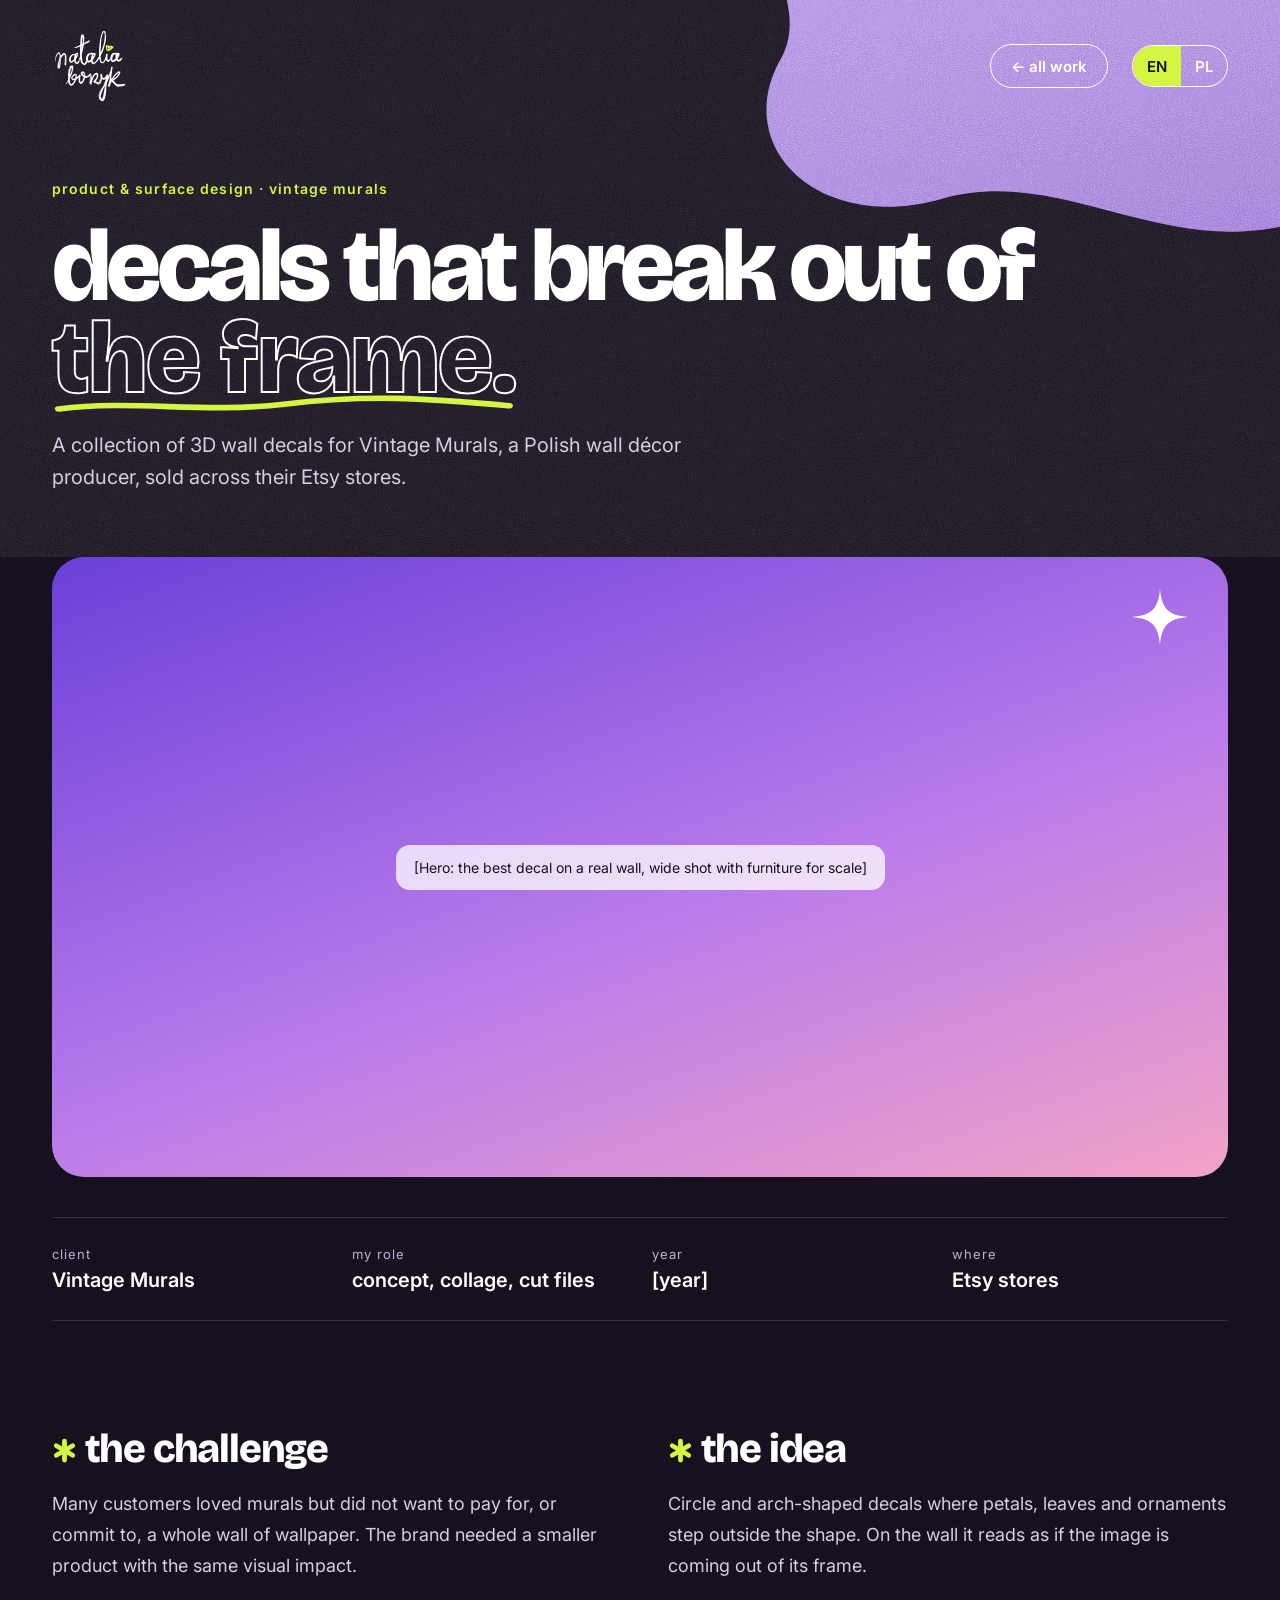
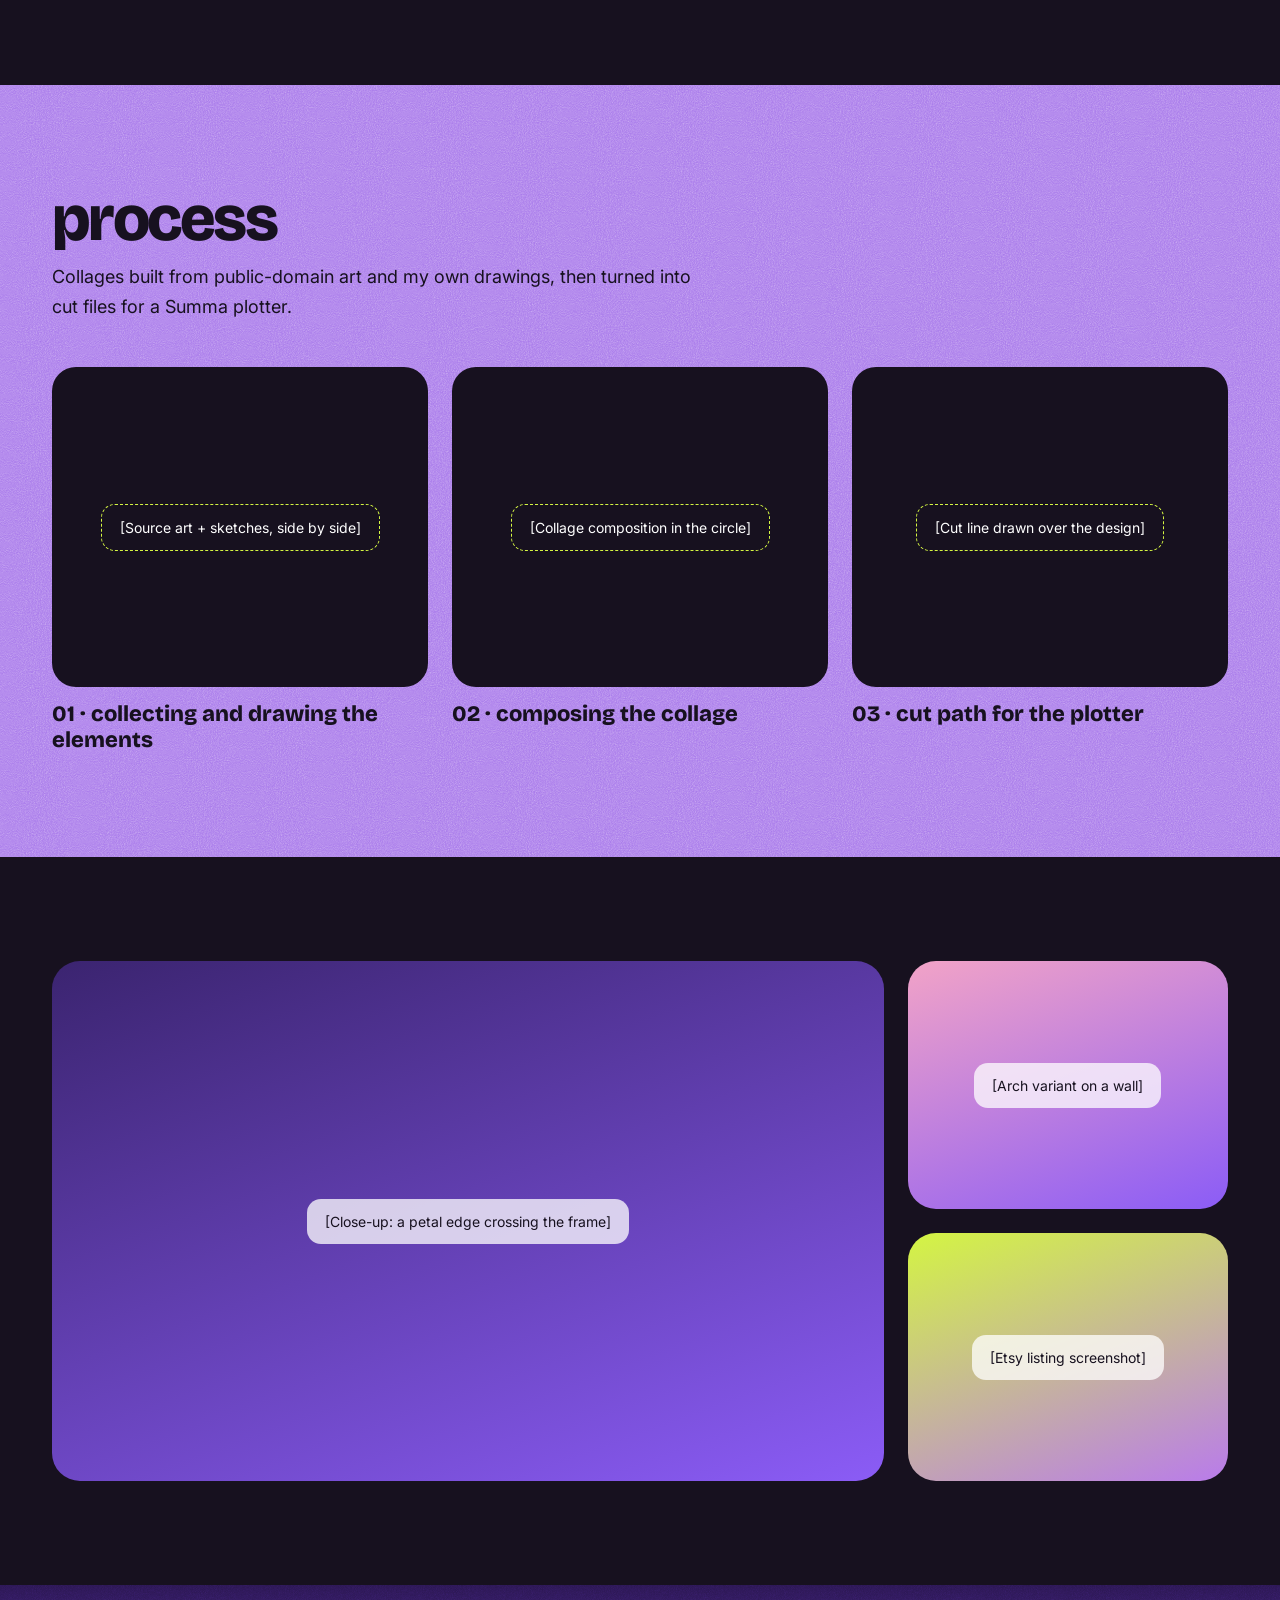
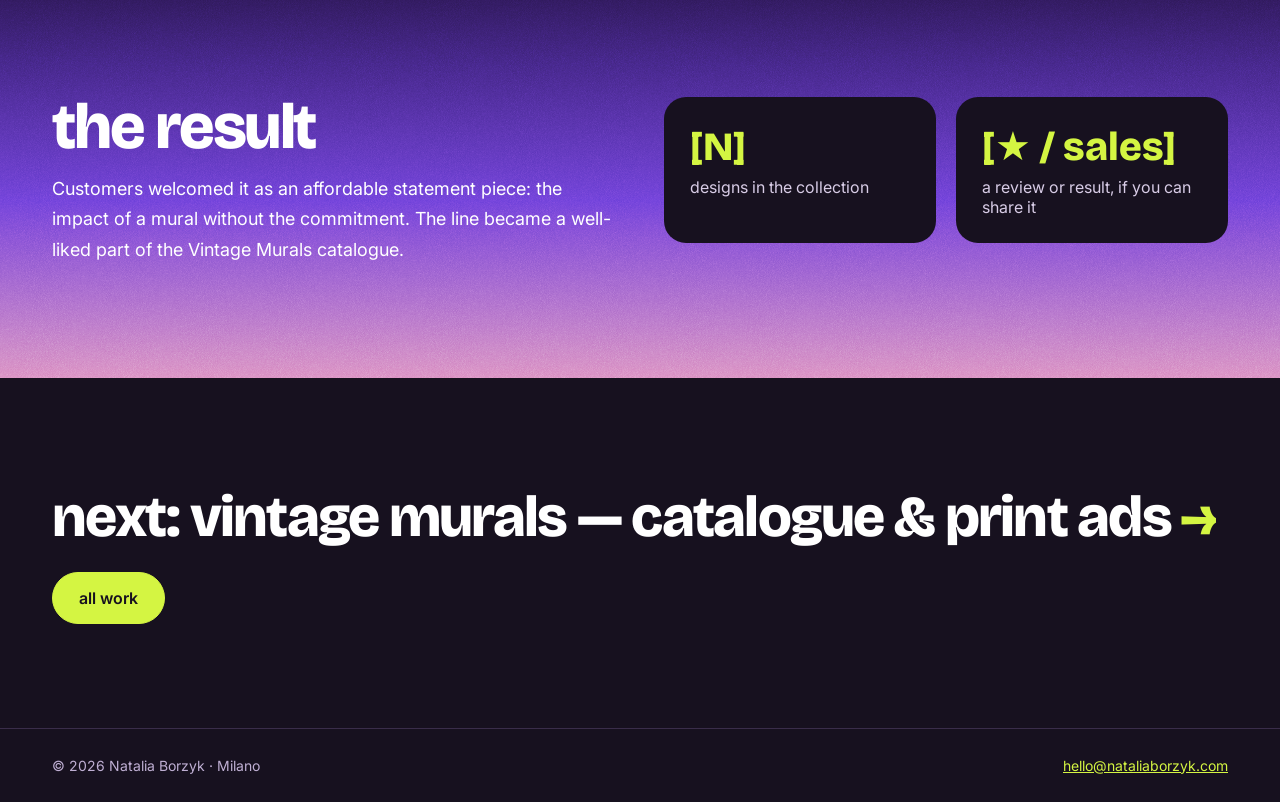
==== commit ca721d5e: "Add files via upload" ====
--- a/case-study.html
+++ b/case-study.html
@@ -135,16 +135,16 @@
   back: '← wszystkie projekty',
   tag: 'Produkt i wzory · Vintage Murals',
   titleA: 'Naklejki, które wychodzą', titleB: 'poza ramę.',
-  lead: 'Kolekcja naklejek ściennych 3D dla Vintage Murals, polskiego producenta dekoracji ściennych, sprzedawana w ich sklepach na Etsy.',
+  lead: 'Kolekcja naklejek ściennych 3D dla Vintage Murals, polskiego producenta dekoracji ściennych. Naklejki sprzedawały się w sklepach marki na Etsy.',
   heroImg: '[Główne zdjęcie: najlepsza naklejka na prawdziwej ścianie, szeroki kadr z meblami dla skali]',
   m1k: 'Klient', m2k: 'Moja rola', m2v: 'koncepcja, kolaż, pliki do wycinania',
-  m3k: 'Rok', m3v: '[rok]', m4k: 'Gdzie', m4v: 'Sklepy Etsy',
+  m3k: 'Rok', m3v: '[rok]', m4k: 'Gdzie', m4v: 'sklepy na Etsy',
   chTitle: 'Wyzwanie',
-  ch: 'Wielu klientów kochało fototapety, ale nie chciało płacić za całą ścianę ani się na nią decydować. Marka potrzebowała mniejszego produktu o tej samej sile wizualnej.',
+  ch: 'Wielu klientów zachwycało się fototapetami, ale nie chciało płacić za całą ścianę ani decydować się na tak duży projekt. Marka potrzebowała mniejszego produktu, który robiłby podobne wrażenie.',
   ideaTitle: 'Pomysł',
-  idea: 'Naklejki w kształcie koła i łuku, z których płatki, liście i ornamenty wychodzą poza kształt. Na ścianie wygląda to, jakby obraz wychodził z ramy.',
+  idea: 'Naklejki w kształcie koła i łuku, z których płatki, liście i ornamenty wychodzą poza obrys. Na ścianie wygląda to tak, jakby obraz wychodził z ramy.',
   procTitle: 'Proces',
-  proc: 'Kolaże z grafik z domeny publicznej i moich rysunków, zamienione w pliki do wycinania na ploterze Summa.',
+  proc: 'Kolaże z grafik z domeny publicznej i moich rysunków, które zamieniałam w pliki do wycinania na ploterze Summa.',
   st1i: '[Materiały źródłowe + szkice obok siebie]', st1: 'Zbieranie i rysowanie elementów',
   st2i: '[Kompozycja kolażu w kole]', st2: 'Komponowanie kolażu',
   st3i: '[Linia cięcia na projekcie]', st3: 'Ścieżka cięcia dla plotera',
@@ -152,7 +152,7 @@
   g2: '[Wariant w kształcie łuku na ścianie]',
   g3: '[Zrzut ekranu oferty na Etsy]',
   resTitle: 'Efekt',
-  res: 'Klienci przyjęli kolekcję jako przystępną cenowo ozdobę z charakterem: efekt fototapety bez zobowiązań. Linia stała się lubianą częścią katalogu Vintage Murals.',
+  res: 'Klienci przyjęli kolekcję jako niedrogą dekorację z charakterem – efekt fototapety bez dużej inwestycji. Linia stała się lubianą częścią oferty Vintage Murals.',
   st1s: 'wzorów w kolekcji', st2n: '[★ / sprzedaż]', st2s: 'opinia lub wynik, jeśli możesz go podać',
   next: 'dalej: vintage murals — katalog i reklamy',
   all: 'wszystkie projekty'
--- a/style.css
+++ b/style.css
@@ -1,4 +1,9 @@
 /* Natalia Borzyk — portfolio styles */
+/* outline font: static ExtraBold with overlapping contours removed, so the outline has no lines inside letters */
+@font-face{font-family:'BG Outline';src:url(fonts/bg-outline-latin.woff2) format('woff2');font-weight:800;font-display:swap;
+  unicode-range:U+0000-00FF,U+0131,U+0152-0153,U+02BB-02BC,U+02C6,U+02DA,U+02DC,U+0304,U+0308,U+0329,U+2000-206F,U+20AC,U+2122,U+2191,U+2193,U+2212,U+2215,U+FEFF,U+FFFD}
+@font-face{font-family:'BG Outline';src:url(fonts/bg-outline-latin-ext.woff2) format('woff2');font-weight:800;font-display:swap;
+  unicode-range:U+0100-02BA,U+02BD-02C5,U+02C7-02CC,U+02CE-02D7,U+02DD-02FF,U+0304,U+0308,U+0329,U+1D00-1DBF,U+1E00-1E9F,U+1EF2-1EFF,U+2020,U+20A0-20AB,U+20AD-20C0,U+2113,U+2C60-2C7F,U+A720-A7FF}
 :root{
   --ink:#17111F;
   --card:#231A2E;
@@ -49,7 +54,7 @@
 .status{margin:0;display:inline-flex;align-self:flex-start;align-items:center;gap:10px;padding:8px 16px;border-radius:999px;background:rgba(255,255,255,.08);border:1px solid rgba(255,255,255,.3);font-size:14px;font-weight:500}
 .status i{width:9px;height:9px;border-radius:50%;background:var(--lime);display:inline-block}
 .name{margin:0;font-family:var(--display);font-weight:800;font-size:clamp(64px,11vw,168px);line-height:.86;letter-spacing:-.05em}
-.outline{color:transparent;-webkit-text-stroke:2px #fff}
+.outline{color:transparent;-webkit-text-stroke:2px #fff;font-family:'BG Outline','Bricolage Grotesque',system-ui,sans-serif;font-weight:800;letter-spacing:-.01em}
 .u{position:relative;display:inline-block}
 .u svg{position:absolute;left:0;width:100%;height:26px;bottom:-14px;overflow:visible}
 .role{margin:0;font-family:var(--display);font-weight:600;font-size:clamp(22px,2.4vw,30px);line-height:1.25}
@@ -171,26 +176,37 @@
   .logo img{height:60px}
   .cs-main{height:380px}
   .gallery .big{height:340px}
+  .store .prod{flex:1 1 100%;height:auto;aspect-ratio:5 / 4;margin-left:0}
   /* keep the violet shape in the top-right corner so text stays readable */
   .hero-bg{inset:auto;top:0;right:-140px;left:auto;width:560px;height:350px}
   .blob-b,.grain-all{display:none}
 }
+
+/* hero illustration: gentle float */
+@keyframes nb-float{
+  0%,100%{transform:translateY(0) rotate(0deg)}
+  50%{transform:translateY(-14px) rotate(1.5deg)}
+}
+.slot--circle{animation:nb-float 7s ease-in-out infinite;will-change:transform}
+
 @media (prefers-reduced-motion:reduce){
   html{scroll-behavior:auto}
   .card{transition:none}
+  .slot--circle{animation:none}
 }
 
 /* etsy stores case study */
 .stores{display:flex;flex-direction:column;gap:20px}
 .store{color:#fff;display:flex;flex-wrap:wrap;gap:24px;align-items:stretch;background:var(--card);border:1px solid var(--line);border-radius:28px;padding:20px}
-.store .logo-slot{flex:0 0 160px;height:160px;border-radius:20px;background:#FFFFFF;padding:16px}
-.store .logo-slot img{object-fit:contain;padding:16px}
+.store .logo-slot{flex:0 0 96px;height:96px;border-radius:18px;background:var(--line);padding:8px;align-self:center}
+.store .logo-slot img{object-fit:cover;padding:0}
 .store .logo-slot .slot-label{background:none;font-size:13px;padding:0}
 .store-info{flex:1 1 300px;min-width:0;display:flex;flex-direction:column;gap:8px;justify-content:center}
 .store-info h3{margin:0;font-family:var(--display);font-weight:800;font-size:30px;letter-spacing:-.02em}
 .store-info p{margin:0;color:var(--muted);font-size:16px;line-height:1.55}
 .store-info a{font-weight:600;text-decoration:none}
-.store .prod{flex:1 1 260px;min-height:180px;border-radius:20px}
+.store-info .bs{font-size:14px;color:var(--lime)}
+.store .prod{flex:0 0 300px;height:240px;border-radius:20px;margin-left:auto}
 .stats--4 .stat{flex:1 1 200px}
 .markets{margin:24px 0 0;font-size:16px}
 
@@ -202,6 +218,48 @@
 .row2 .slot{flex:1 1 420px;height:460px;border-radius:28px}
 .prod-row{display:flex;flex-wrap:wrap;gap:48px;align-items:center}
 .prod-row > div{flex:1 1 380px;min-width:0}
-.prod-row .slot{height:420px;border-radius:24px;background:var(--ink)}
+.prod-row .slot{height:420px;border-radius:24px}
+.band .prod-row .slot{background:var(--ink)}
 .band .prod-row .slot-label{background:none;color:#fff;border:1.5px dashed var(--lime)}
 @media (max-width:640px){.row2 .slot{height:320px}.prod-row .slot{height:300px}}
+
+/* etsy card: mosaic of five images built in code */
+.mosaic{flex:999 1 520px;min-height:440px;display:grid;grid-template-columns:2fr 1fr 1fr;grid-template-rows:1fr 1fr;gap:6px;background:var(--line)}
+.mosaic .slot{padding:8px;min-height:0}
+.mosaic .slot-label{padding:6px 10px;font-size:13px}
+.mosaic .m-big{grid-row:1 / 3}
+@media (max-width:640px){
+  .mosaic{grid-template-columns:1fr 1fr;grid-template-rows:auto;min-height:0}
+  .mosaic .slot{aspect-ratio:1/1}
+  .mosaic .m-big{grid-column:1 / 3;grid-row:auto}
+}
+
+/* etsy card: images full width on top, text below, every tile exactly square */
+.card--etsy{flex-direction:column}
+.card--etsy .mosaic{flex:none;width:100%;aspect-ratio:2 / 1;min-height:0;grid-template-columns:2fr 1fr 1fr;grid-template-rows:1fr 1fr}
+.card--etsy .card-body{flex:none;display:grid;grid-template-columns:minmax(0,1fr) minmax(0,1.2fr);column-gap:48px;row-gap:12px;align-items:start}
+.card--etsy .card-body .tag,.card--etsy .card-body h3{grid-column:1}
+.card--etsy .card-body .desc,.card--etsy .card-body .myrole,.card--etsy .card-body .more{grid-column:2}
+.card--etsy .card-body h3{grid-row:2 / 5}
+.card--etsy .card-body .desc{grid-row:1 / 3}
+@media (max-width:860px){
+  .card--etsy .card-body{display:flex;flex-direction:column}
+}
+@media (max-width:640px){
+  .card--etsy .mosaic{aspect-ratio:auto;grid-template-columns:1fr 1fr;grid-template-rows:auto}
+}
+
+/* steps with full-sentence captions */
+.steps--text figcaption{font-family:var(--body);font-weight:500;font-size:17px;line-height:1.55;text-transform:none;color:#fff}
+.steps--text figcaption b{font-family:var(--display);font-weight:800;color:var(--lime);margin-right:6px}
+
+/* line diagrams (custom orders) */
+.diagram{height:360px;border-radius:24px;background:var(--card);border:1px solid var(--line);display:flex;align-items:center;justify-content:center;padding:16px}
+.diagram svg{width:100%;height:100%}
+
+@media (max-width:640px){
+  .store .prod{flex:1 1 100%;height:auto;aspect-ratio:5 / 4;margin-left:0}
+}
+
+/* best-seller label on the photo */
+.bs-badge{position:absolute;left:12px;top:12px;z-index:2;background:var(--lime);color:var(--ink);font-size:13px;font-weight:600;line-height:1.2;padding:7px 12px;border-radius:999px;text-transform:lowercase;box-shadow:0 2px 10px rgba(0,0,0,.25)}
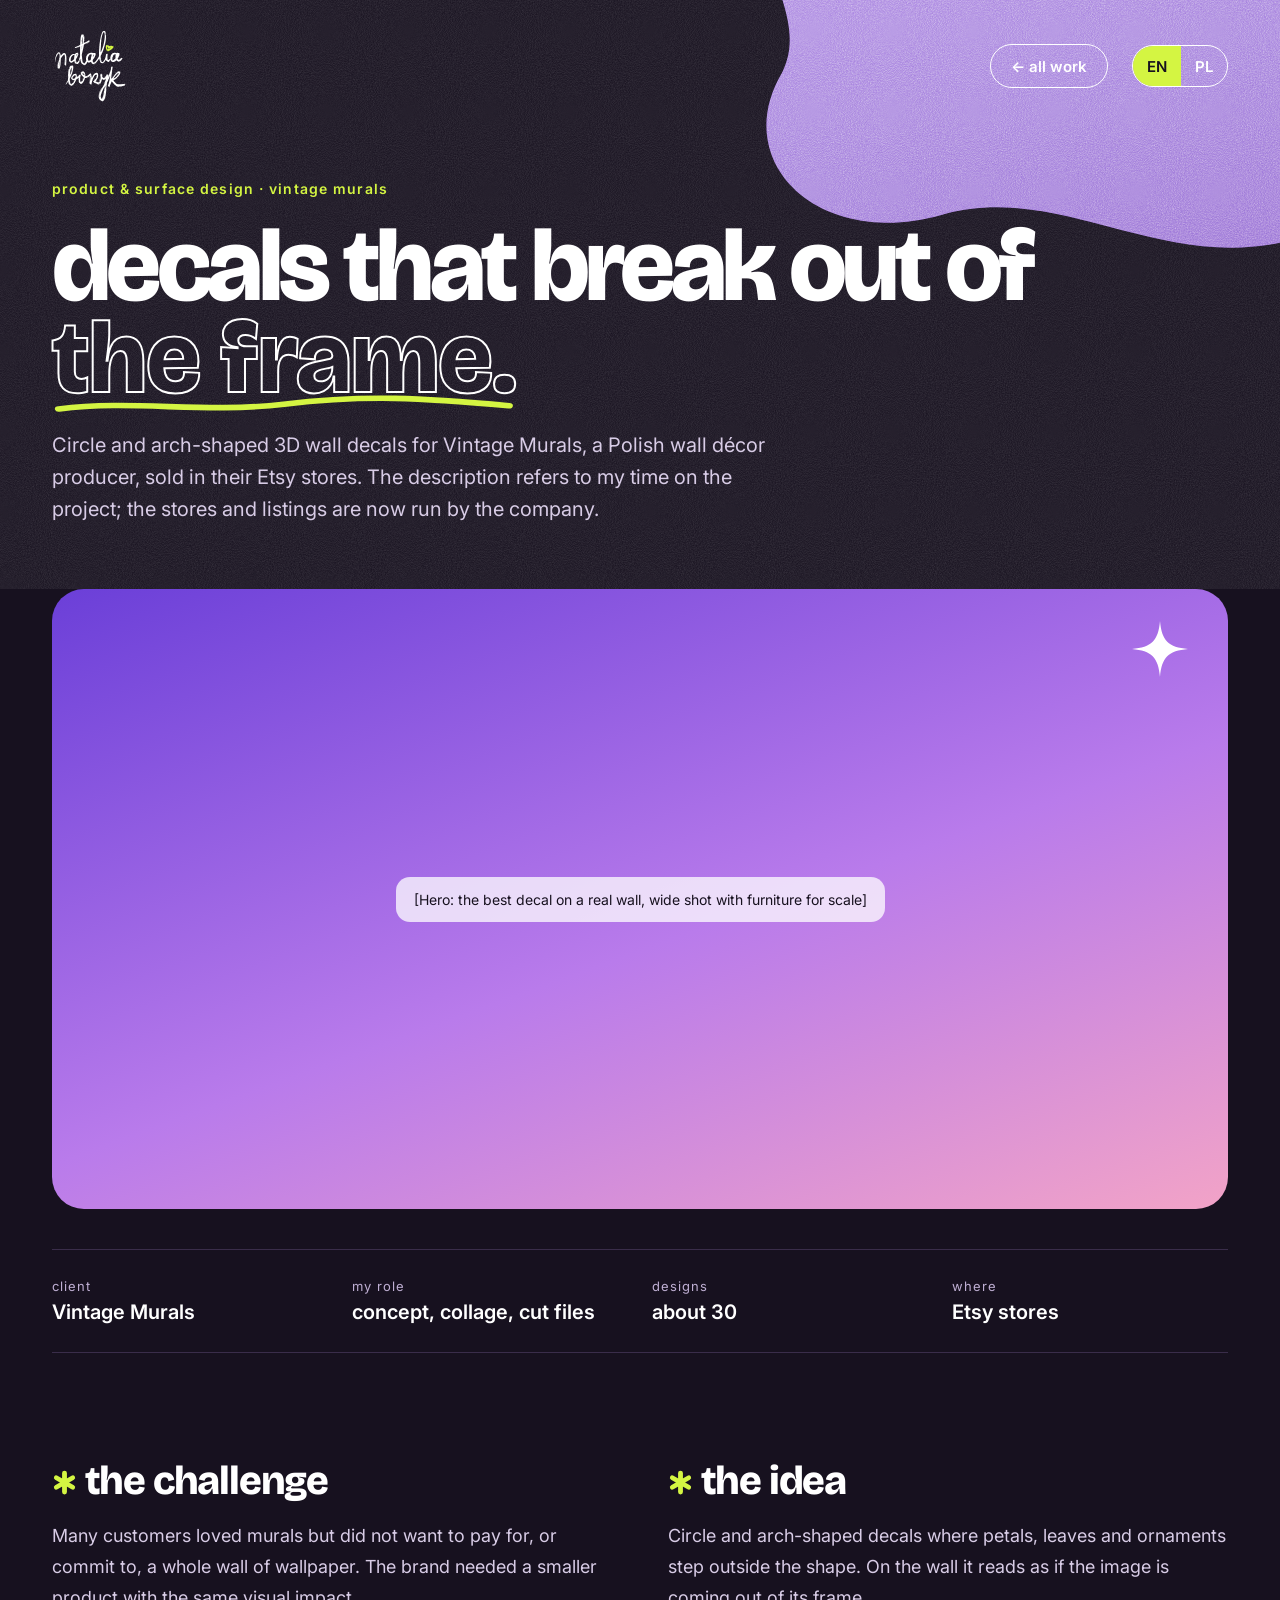
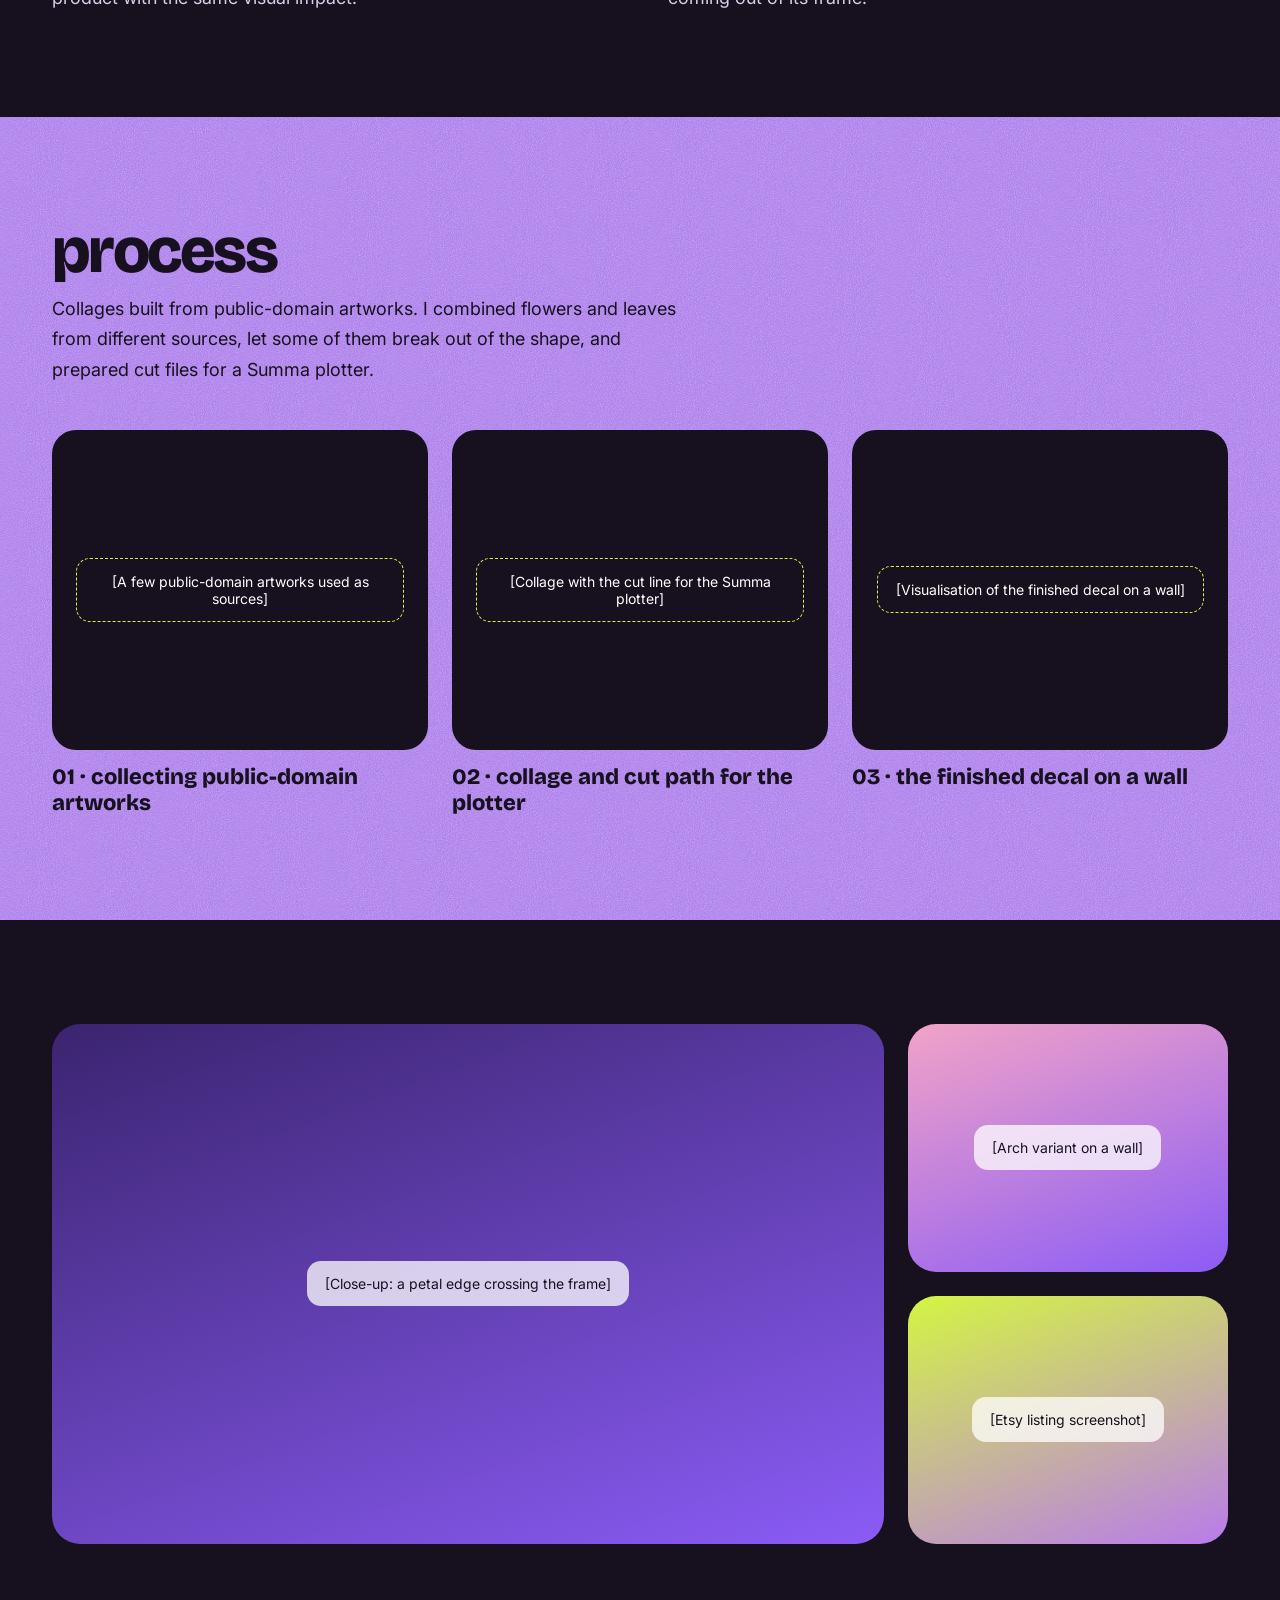
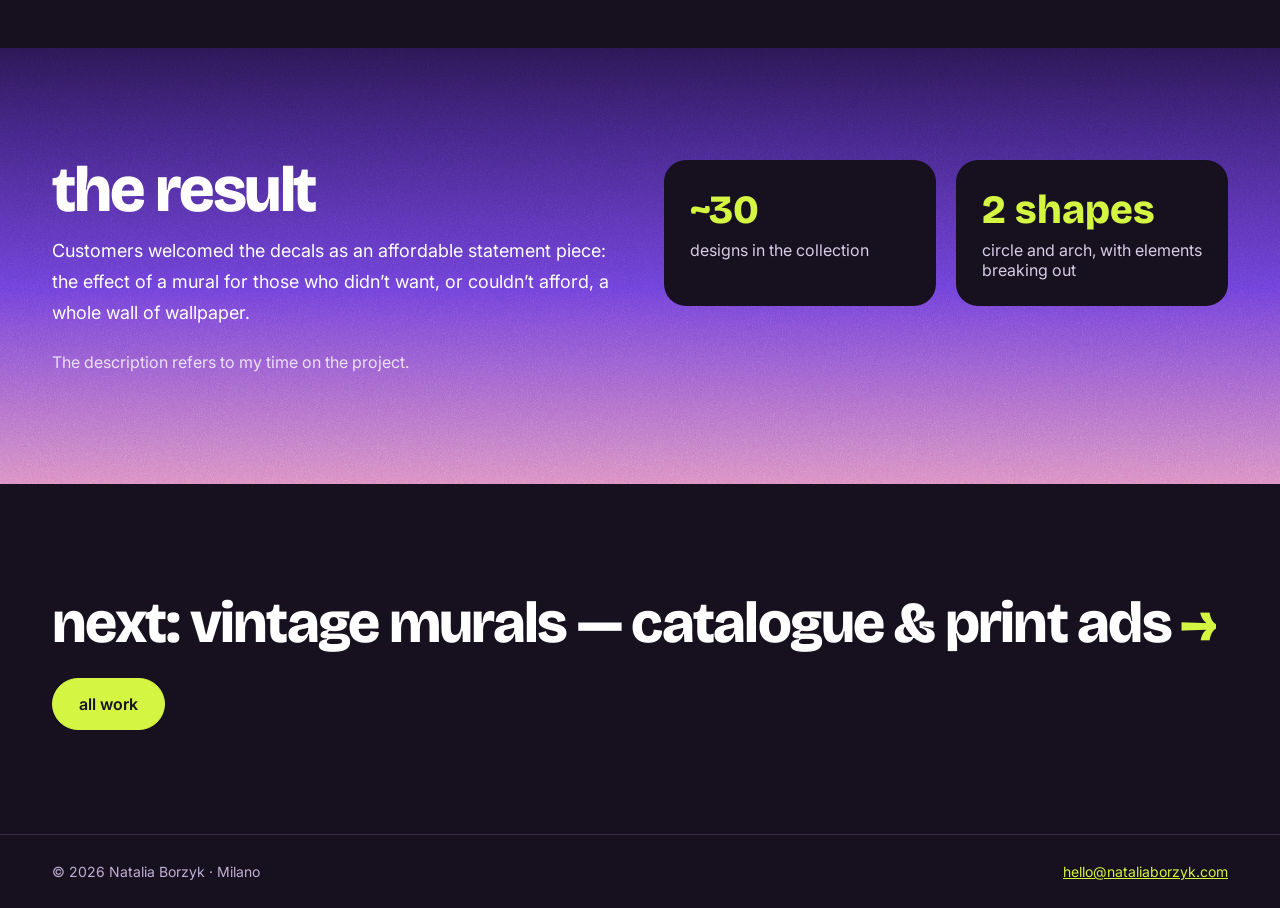
==== commit 94ac87a3: "Add files via upload" ====
--- a/case-study.html
+++ b/case-study.html
@@ -44,8 +44,8 @@
 
   <div class="wrap cs-hero-inner">
     <p class="tag" style="font-size:14px" data-t="tag">Product &amp; surface design · Vintage Murals</p>
-    <h1 class="cs-title"><span data-t="titleA">Decals that break out of</span> <span class="u outline"><span data-t="titleB">the frame.</span><svg aria-hidden="true" viewBox="0 0 400 30" preserveAspectRatio="none" style="bottom:-12px;height:24px"><path d="M6 20 C 70 8, 130 26, 200 14 S 320 6, 394 16" fill="none" stroke="#D4F542" stroke-width="7" stroke-linecap="round"/></svg></span></h1>
-    <p class="cs-lead" data-t="lead">A collection of 3D wall decals for Vintage Murals, a Polish wall décor producer, sold across their Etsy stores.</p>
+    <h1 class="cs-title"><span data-t="titleA">Decals that break out of</span> <span class="u outline"><span class="keep-case" data-t="titleB">the frame.</span><svg aria-hidden="true" viewBox="0 0 400 30" preserveAspectRatio="none" style="bottom:-12px;height:24px"><path d="M6 20 C 70 8, 130 26, 200 14 S 320 6, 394 16" fill="none" stroke="#D4F542" stroke-width="7" stroke-linecap="round"/></svg></span></h1>
+    <p class="cs-lead" data-t="lead">Circle and arch-shaped 3D wall decals for Vintage Murals, a Polish wall décor producer, sold in their Etsy stores. The description refers to my time on the project; the stores and listings are now run by the company.</p>
   </div>
 </section>
 
@@ -58,7 +58,7 @@
   <dl class="meta">
     <div><dt data-t="m1k">Client</dt><dd>Vintage Murals</dd></div>
     <div><dt data-t="m2k">My role</dt><dd data-t="m2v">concept, collage, cut files</dd></div>
-    <div><dt data-t="m3k">Year</dt><dd data-t="m3v">[year]</dd></div>
+    <div><dt data-t="m3k">Designs</dt><dd data-t="m3v">about 30</dd></div>
     <div><dt data-t="m4k">Where</dt><dd data-t="m4v">Etsy stores</dd></div>
   </dl>
 </section>
@@ -78,19 +78,19 @@
   <svg class="bg-svg" aria-hidden="true" viewBox="0 0 1440 800" preserveAspectRatio="none"><rect width="1440" height="800" filter="url(#grain)" opacity="0.6" class="grain-overlay"/></svg>
   <div class="wrap band-inner skills">
     <h2 class="h2" style="margin-bottom:12px" data-t="procTitle">Process</h2>
-    <p class="body-lg" style="margin-bottom:44px;max-width:640px" data-t="proc">Collages built from public-domain art and my own drawings, then turned into cut files for a Summa plotter.</p>
+    <p class="body-lg" style="margin-bottom:44px;max-width:640px" data-t="proc">Collages built from public-domain artworks. I combined flowers and leaves from different sources, let some of them break out of the shape, and prepared cut files for a Summa plotter.</p>
     <div class="steps">
       <figure>
-        <div class="slot"><p class="slot-label" data-t="st1i">[Source art + sketches, side by side]</p><img src="images/decals-step-1.jpg" alt="Source artwork and sketches"></div>
-        <figcaption>01 · <span data-t="st1">Collecting and drawing the elements</span></figcaption>
+        <div class="slot"><p class="slot-label" data-t="st1i">[A few public-domain artworks used as sources]</p><img src="images/decals-step-1.jpg" alt="Source artwork and sketches"></div>
+        <figcaption>01 · <span data-t="st1">Collecting public-domain artworks</span></figcaption>
       </figure>
       <figure>
-        <div class="slot"><p class="slot-label" data-t="st2i">[Collage composition in the circle]</p><img src="images/decals-step-2.jpg" alt="Collage composition inside a circle"></div>
-        <figcaption>02 · <span data-t="st2">Composing the collage</span></figcaption>
+        <div class="slot"><p class="slot-label" data-t="st2i">[Collage with the cut line for the Summa plotter]</p><img src="images/decals-step-2.jpg" alt="Collage composition inside a circle"></div>
+        <figcaption>02 · <span data-t="st2">Collage and cut path for the plotter</span></figcaption>
       </figure>
       <figure>
-        <div class="slot"><p class="slot-label" data-t="st3i">[Cut line drawn over the design]</p><img src="images/decals-step-3.jpg" alt="Plotter cut path over the design"></div>
-        <figcaption>03 · <span data-t="st3">Cut path for the plotter</span></figcaption>
+        <div class="slot"><p class="slot-label" data-t="st3i">[Visualisation of the finished decal on a wall]</p><img src="images/decals-step-3.jpg" alt="Plotter cut path over the design"></div>
+        <figcaption>03 · <span data-t="st3">The finished decal on a wall</span></figcaption>
       </figure>
     </div>
   </div>
@@ -109,11 +109,12 @@
   <div class="wrap about-inner" style="align-items:flex-start;padding-top:112px;padding-bottom:112px;gap:48px">
     <div style="flex:1 1 380px;min-width:0">
       <h2 class="h2" style="margin-bottom:16px;font-size:clamp(40px,5vw,72px)" data-t="resTitle">The result</h2>
-      <p class="body-lg" data-t="res">Customers welcomed it as an affordable statement piece: the impact of a mural without the commitment. The line became a well-liked part of the Vintage Murals catalogue.</p>
+      <p class="body-lg" data-t="res">Customers welcomed the decals as an affordable statement piece: the effect of a mural for those who didn’t want, or couldn’t afford, a whole wall of wallpaper.</p>
+      <p class="markets" style="opacity:.8" data-t="resNote">The description refers to my time on the project.</p>
     </div>
     <div class="stats">
-      <div class="stat"><p class="big-n">[N]</p><p class="small" data-t="st1s">designs in the collection</p></div>
-      <div class="stat"><p class="big-n" data-t="st2n">[★ / sales]</p><p class="small" data-t="st2s">a review or result, if you can share it</p></div>
+      <div class="stat"><p class="big-n">~30</p><p class="small" data-t="st1s">designs in the collection</p></div>
+      <div class="stat"><p class="big-n" data-t="st2n">2 shapes</p><p class="small" data-t="st2s">circle and arch, with elements breaking out</p></div>
     </div>
   </div>
 </section>
@@ -134,26 +135,27 @@
 window.PL = {
   back: '← wszystkie projekty',
   tag: 'Produkt i wzory · Vintage Murals',
-  titleA: 'Naklejki, które wychodzą', titleB: 'poza ramę.',
-  lead: 'Kolekcja naklejek ściennych 3D dla Vintage Murals, polskiego producenta dekoracji ściennych. Naklejki sprzedawały się w sklepach marki na Etsy.',
+  titleA: 'Naklejki z', titleB: 'efektem 3D.',
+  lead: 'Naklejki z efektem 3D w kształcie koła i łuku dla Vintage Murals, polskiego producenta dekoracji ściennych. Płatki, liście i ornamenty wystają poza obrys, więc obraz wygląda, jakby wychodził ze ściany. Opis dotyczy okresu mojej pracy przy projekcie – dziś sklepy i oferty prowadzi firma.',
   heroImg: '[Główne zdjęcie: najlepsza naklejka na prawdziwej ścianie, szeroki kadr z meblami dla skali]',
   m1k: 'Klient', m2k: 'Moja rola', m2v: 'koncepcja, kolaż, pliki do wycinania',
-  m3k: 'Rok', m3v: '[rok]', m4k: 'Gdzie', m4v: 'sklepy na Etsy',
+  m3k: 'Projekty', m3v: 'ok. 30', m4k: 'Gdzie', m4v: 'sklepy na Etsy',
   chTitle: 'Wyzwanie',
   ch: 'Wielu klientów zachwycało się fototapetami, ale nie chciało płacić za całą ścianę ani decydować się na tak duży projekt. Marka potrzebowała mniejszego produktu, który robiłby podobne wrażenie.',
   ideaTitle: 'Pomysł',
   idea: 'Naklejki w kształcie koła i łuku, z których płatki, liście i ornamenty wychodzą poza obrys. Na ścianie wygląda to tak, jakby obraz wychodził z ramy.',
   procTitle: 'Proces',
-  proc: 'Kolaże z grafik z domeny publicznej i moich rysunków, które zamieniałam w pliki do wycinania na ploterze Summa.',
-  st1i: '[Materiały źródłowe + szkice obok siebie]', st1: 'Zbieranie i rysowanie elementów',
-  st2i: '[Kompozycja kolażu w kole]', st2: 'Komponowanie kolażu',
-  st3i: '[Linia cięcia na projekcie]', st3: 'Ścieżka cięcia dla plotera',
+  proc: 'Kolaże z dzieł z domeny publicznej. Łączyłam kwiaty i liście z różnych źródeł, część z nich wysuwałam poza obrys, a potem przygotowywałam pliki do wycinania na ploterze Summa.',
+  st1i: '[Kilka dzieł z domeny publicznej, z których powstał projekt]', st1: 'Wybór dzieł z domeny publicznej',
+  st2i: '[Kolaż z linią cięcia dla plotera Summa]', st2: 'Kolaż i ścieżka cięcia dla plotera',
+  st3i: '[Wizualizacja gotowej naklejki na ścianie]', st3: 'Gotowa naklejka na ścianie',
   g1: '[Zbliżenie: płatek przechodzący przez ramę]',
   g2: '[Wariant w kształcie łuku na ścianie]',
   g3: '[Zrzut ekranu oferty na Etsy]',
   resTitle: 'Efekt',
-  res: 'Klienci przyjęli kolekcję jako niedrogą dekorację z charakterem – efekt fototapety bez dużej inwestycji. Linia stała się lubianą częścią oferty Vintage Murals.',
-  st1s: 'wzorów w kolekcji', st2n: '[★ / sprzedaż]', st2s: 'opinia lub wynik, jeśli możesz go podać',
+  res: 'Klienci chętnie sięgali po naklejki jako niedrogą dekorację z charakterem – efekt fototapety dla tych, którzy nie chcieli albo nie mogli wydać pieniędzy na całą ścianę tapety.',
+  st1s: 'projektów w kolekcji', st2n: '2 kształty', st2s: 'koło i łuk, z elementami wystającymi poza obrys',
+  resNote: 'Opis dotyczy okresu mojej pracy przy projekcie.',
   next: 'dalej: vintage murals — katalog i reklamy',
   all: 'wszystkie projekty'
 };
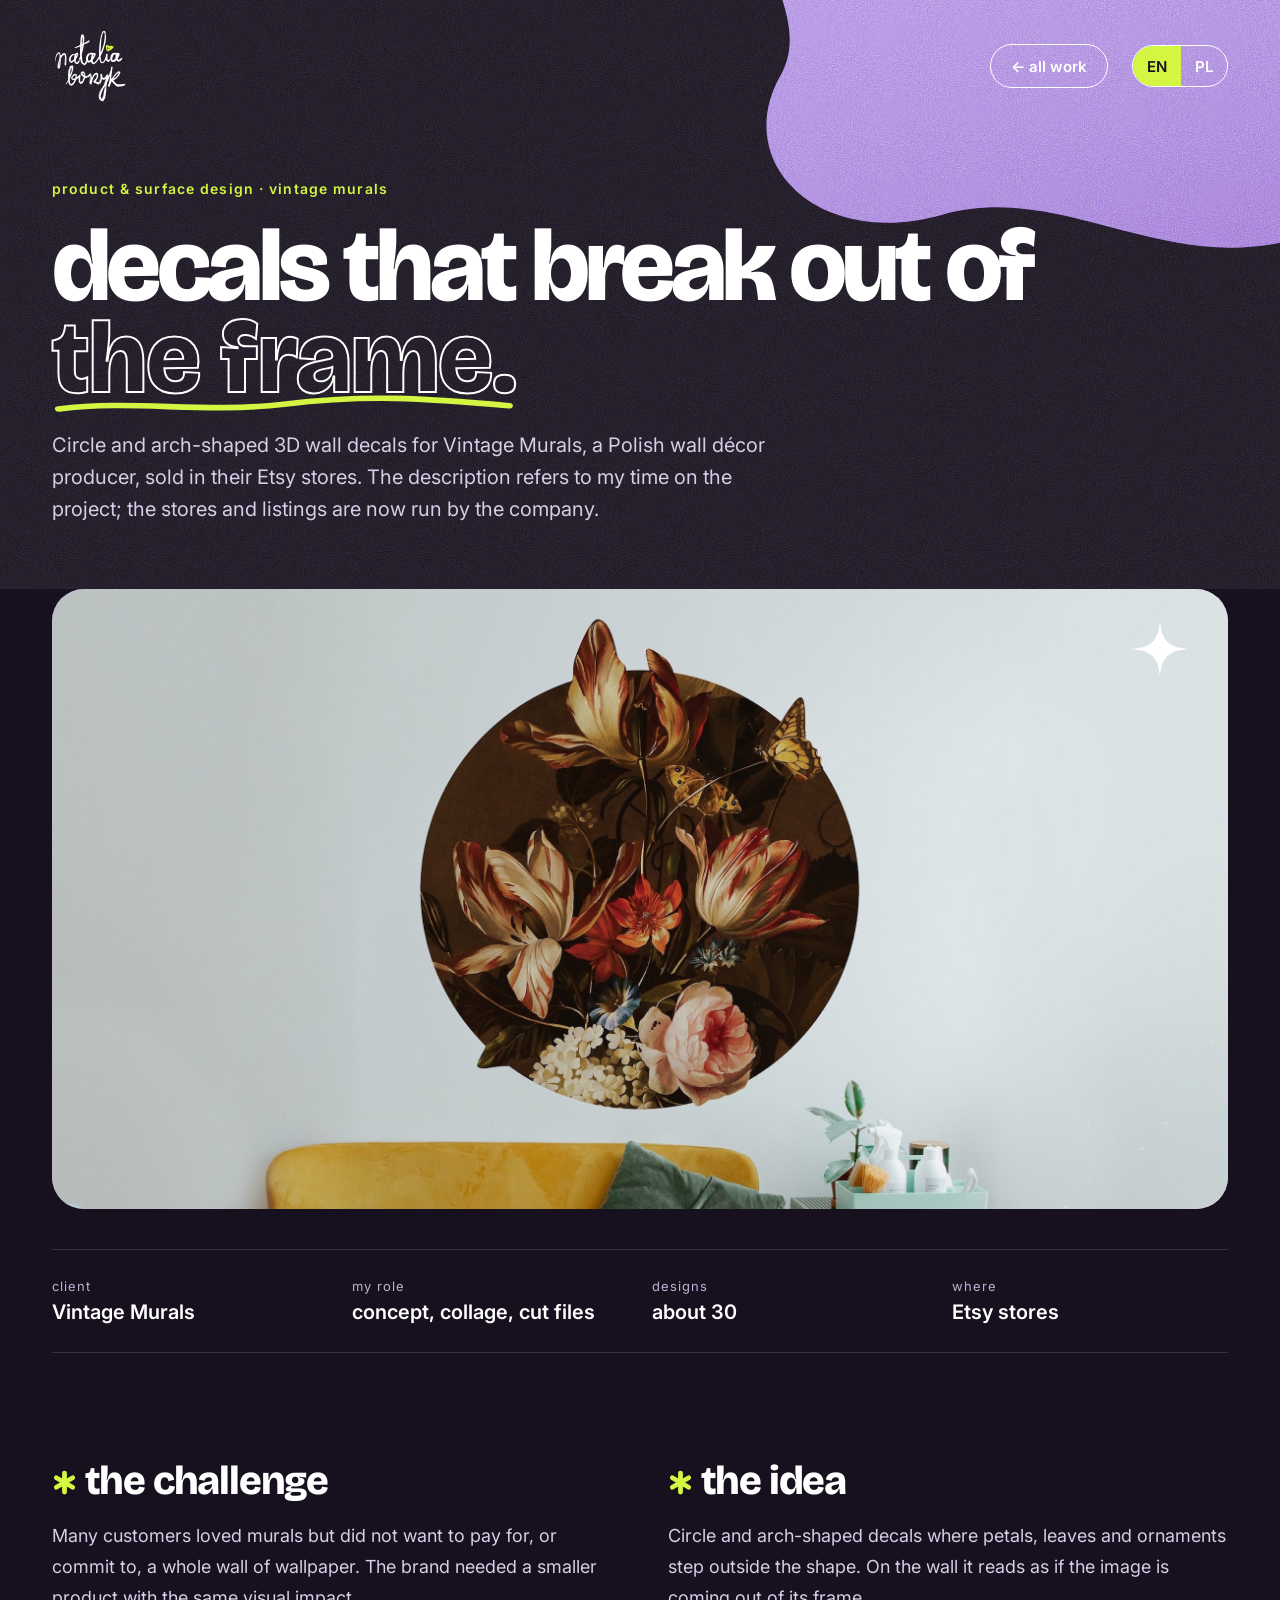
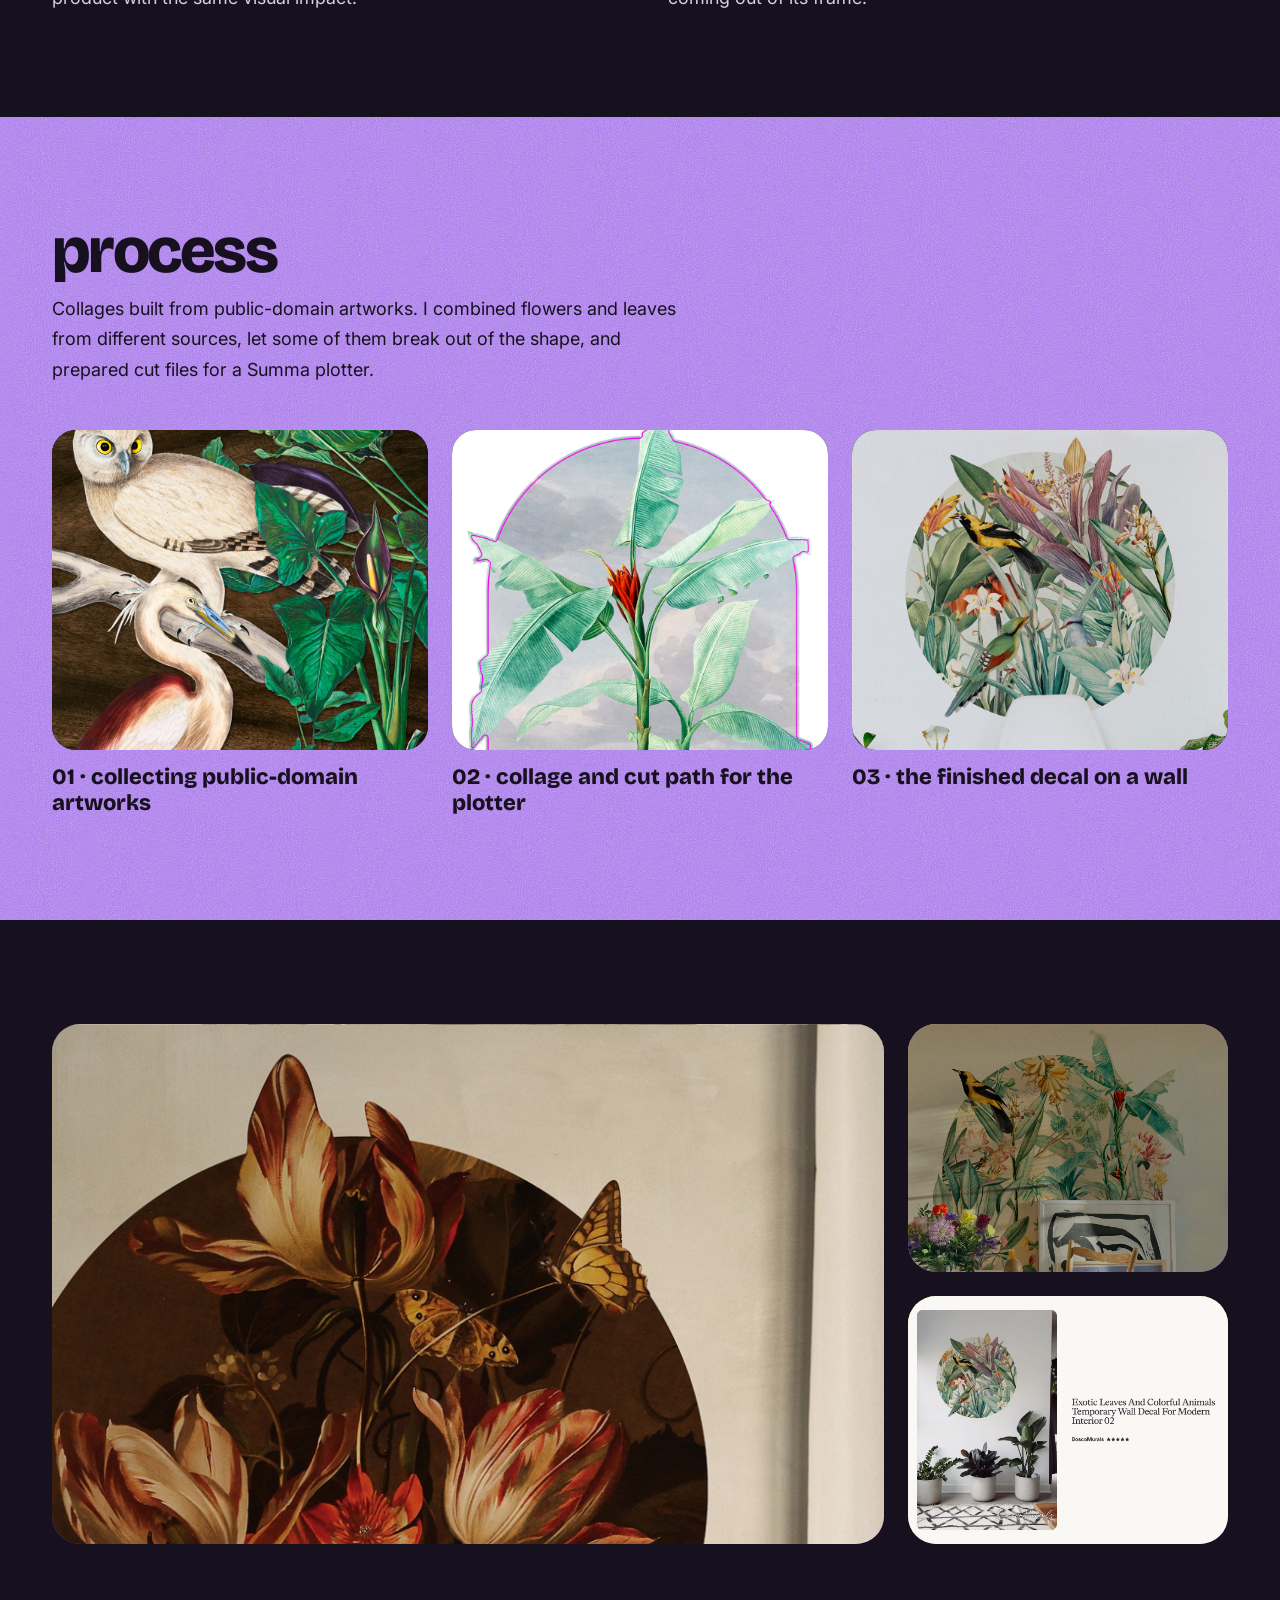
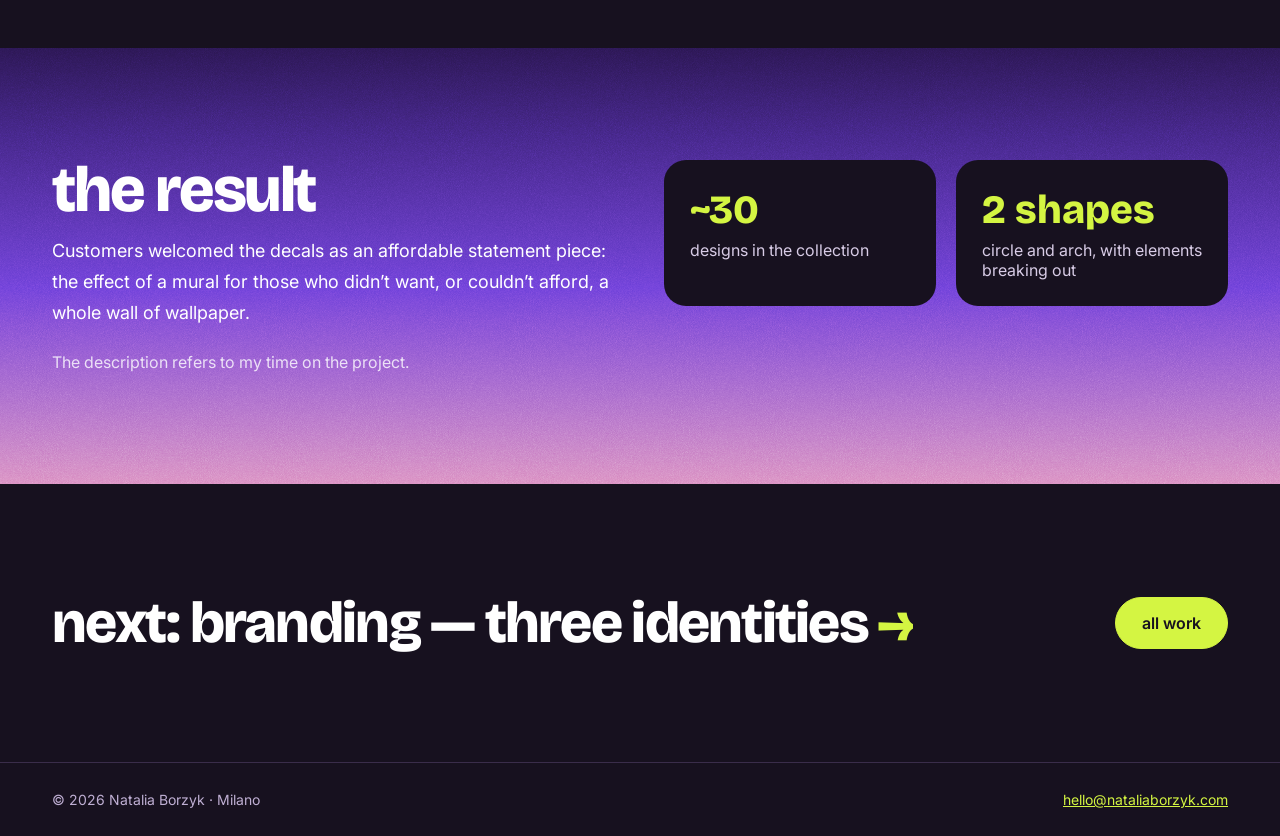
==== commit 23742b1f: "Add files via upload" ====
--- a/case-study.html
+++ b/case-study.html
@@ -120,7 +120,7 @@
 </section>
 
 <section class="wrap next">
-  <a class="next-link" href="catalogue.html"><span data-t="next" style="color:#fff">next: vintage murals — catalogue &amp; print ads</span> <span>→</span></a>
+  <a class="next-link" href="logos.html"><span data-t="next" style="color:#fff">next: branding — three identities</span> <span>→</span></a>
   <a class="btn btn--lime" href="index.html#work" data-t="all">all work</a>
 </section>
 
@@ -156,7 +156,7 @@
   res: 'Klienci chętnie sięgali po naklejki jako niedrogą dekorację z charakterem – efekt fototapety dla tych, którzy nie chcieli albo nie mogli wydać pieniędzy na całą ścianę tapety.',
   st1s: 'projektów w kolekcji', st2n: '2 kształty', st2s: 'koło i łuk, z elementami wystającymi poza obrys',
   resNote: 'Opis dotyczy okresu mojej pracy przy projekcie.',
-  next: 'dalej: vintage murals — katalog i reklamy',
+  next: 'dalej: branding – trzy identyfikacje',
   all: 'wszystkie projekty'
 };
 </script>
--- a/style.css
+++ b/style.css
@@ -69,7 +69,7 @@
 .slot img{position:absolute;inset:0;width:100%;height:100%;object-fit:cover}
 .slot-label{margin:0;font-size:14px;color:var(--ink);background:rgba(255,255,255,.75);text-align:center;border-radius:14px;padding:14px 18px}
 .slot.has-img .slot-label{display:none}
-.slot--circle{width:100%;max-width:400px;aspect-ratio:1/1;border-radius:50%;background:#2A1F38;border:2px dashed var(--lime);overflow:visible}
+.slot--circle{width:100%;max-width:400px;aspect-ratio:1/1;border-radius:50%;background:none;border:0;overflow:visible}
 .slot--circle .slot-label{background:none;color:#fff}
 .slot--circle img{inset:-8%;width:116%;height:116%;object-fit:contain}
 .slot--circle.has-img{border:0;background:none}
@@ -263,3 +263,22 @@
 
 /* best-seller label on the photo */
 .bs-badge{position:absolute;left:12px;top:12px;z-index:2;background:var(--lime);color:var(--ink);font-size:13px;font-weight:600;line-height:1.2;padding:7px 12px;border-radius:999px;text-transform:lowercase;box-shadow:0 2px 10px rgba(0,0,0,.25)}
+
+/* no placeholder flash: labels show only if the image file is missing; photos fade in once loaded */
+.slot .slot-label{visibility:hidden}
+.slot.no-img .slot-label{visibility:visible}
+.slot img{opacity:0;transition:opacity .4s ease}
+.slot.has-img img{opacity:1}
+@media (prefers-reduced-motion:reduce){.slot img{transition:none}}
+
+/* gallery side tiles keep a 4:3 shape on tablets and phones */
+@media (max-width:900px){
+  .gallery .side{flex-direction:row;flex-wrap:wrap}
+  .gallery .side .slot{flex:1 1 240px;height:auto;aspect-ratio:4 / 3}
+}
+
+/* two-column "two lines, two roles" section */
+.two-lines{display:flex;flex-wrap:wrap;gap:40px}
+.two-lines figure{margin:0;flex:1 1 420px;min-width:0;display:flex;flex-direction:column;gap:14px}
+.two-lines .slot{height:auto;aspect-ratio:4 / 3;border-radius:24px}
+.two-lines .h3{margin:10px 0 0;font-size:30px}
